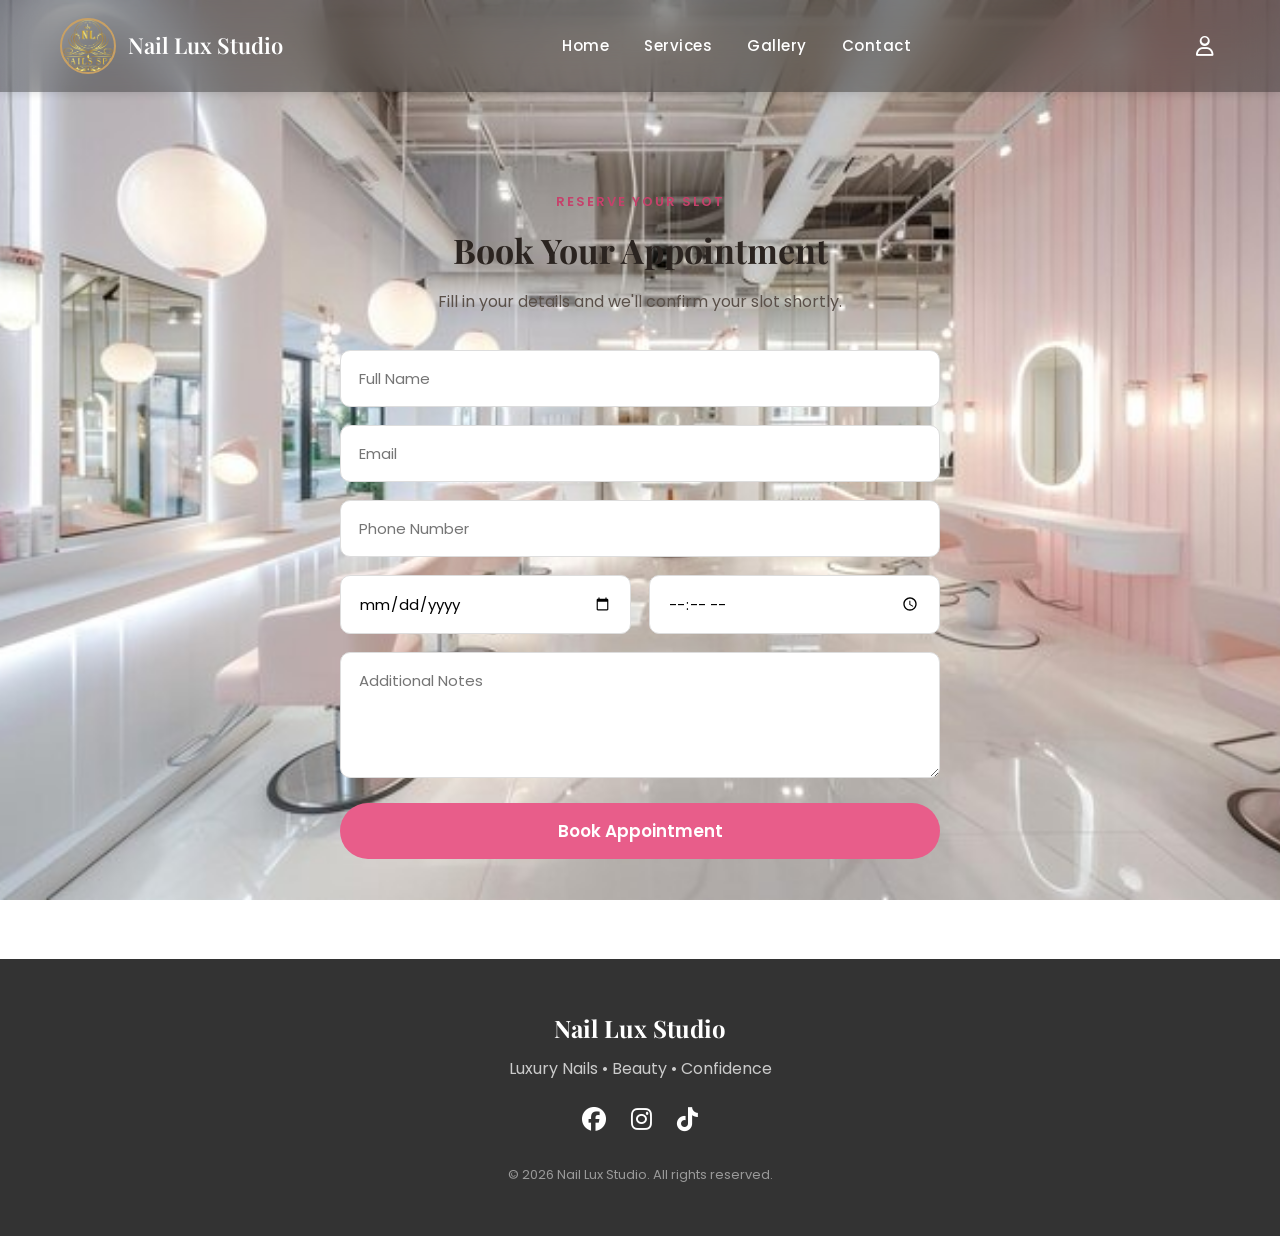
==== booking.html @ e9c4bf23 "Initial version of Nail Lux Studio website" ====
<!DOCTYPE html>
<html lang="en">
<head>
    <meta charset="UTF-8">
    <meta name="viewport" content="width=device-width, initial-scale=1.0">
    <title>Book an Appointment | Nail Lux Studio</title>
    <meta name="description" content="Book your appointment at Nail Lux Studio, a luxury nail salon in Lagos.">
    <link rel="icon" href="images/logo.png" type="image/png">

    <link rel="preconnect" href="https://fonts.googleapis.com">
    <link rel="preconnect" href="https://fonts.gstatic.com" crossorigin>
    <link href="https://fonts.googleapis.com/css2?family=Playfair+Display:ital,wght@0,500;0,600;0,700;1,500&family=Poppins:wght@300;400;500;600;700&display=swap" rel="stylesheet">

    <link rel="stylesheet" href="css/style.css">
    <link rel="stylesheet" href="https://cdnjs.cloudflare.com/ajax/libs/font-awesome/6.5.1/css/all.min.css">
</head>
<body>

<header>
    <div class="logo">
        <img src="images/logo.png" alt="Nail Lux Studio logo">
        <h1>Nail Lux Studio</h1>
    </div>

    <button class="nav-toggle" id="nav-toggle" aria-label="Toggle navigation menu" aria-expanded="false" aria-controls="nav-menu">
        <span></span>
        <span></span>
        <span></span>
    </button>

    <nav>
        <ul id="nav-menu">
            <li><a href="index.html">Home</a></li>
            <li><a href="index.html#services">Services</a></li>
            <li><a href="index.html#gallery">Gallery</a></li>
            <li><a href="index.html#contact">Contact</a></li>
        </ul>
    </nav>

    <div class="icons">
        <div class="account-wrapper">
            <button class="icon-box" id="account-toggle" aria-label="Account" aria-haspopup="true" aria-expanded="false">
                <i class="fa-regular fa-user"></i>
            </button>
            <div class="account-panel" id="account-panel"></div>
        </div>
    </div>
</header>

<!-- Auth modal (Log In / Sign Up) -->
<div class="modal-overlay" id="auth-modal">
    <div class="modal">
        <button class="modal-close" id="auth-modal-close" aria-label="Close">
            <i class="fa-solid fa-xmark"></i>
        </button>

        <div class="modal-tabs">
            <button class="tab-btn active" data-tab="login" type="button">Log In</button>
            <button class="tab-btn" data-tab="signup" type="button">Sign Up</button>
        </div>

        <form id="login-form" class="auth-form" novalidate>
            <label class="visually-hidden" for="login-email">Email</label>
            <input type="email" id="login-email" placeholder="Email" required>

            <label class="visually-hidden" for="login-password">Password</label>
            <input type="password" id="login-password" placeholder="Password" required>

            <p class="form-error" id="login-error" aria-live="polite"></p>
            <button type="submit" class="btn btn-primary btn-block">Log In</button>
        </form>

        <form id="signup-form" class="auth-form hidden" novalidate>
            <label class="visually-hidden" for="signup-name">Full Name</label>
            <input type="text" id="signup-name" placeholder="Full Name" required>

            <label class="visually-hidden" for="signup-email">Email</label>
            <input type="email" id="signup-email" placeholder="Email" required>

            <label class="visually-hidden" for="signup-password">Password</label>
            <input type="password" id="signup-password" placeholder="Password (min. 6 characters)" minlength="6" required>

            <p class="form-error" id="signup-error" aria-live="polite"></p>
            <button type="submit" class="btn btn-primary btn-block">Create Account</button>
        </form>

        <p class="modal-note">Your account is currently saved in this browser only, until Nail Lux Studio connects a real server.</p>
    </div>
</div>

<section class="booking">
    <p class="eyebrow center">Reserve Your Slot</p>
    <h1>Book Your Appointment</h1>
    <p class="booking-subtext">Fill in your details and we'll confirm your slot shortly.</p>

    <form id="booking-form" novalidate>
        <div class="field">
            <label for="fullname" class="visually-hidden">Full Name</label>
            <input type="text" id="fullname" name="fullname" placeholder="Full Name" required>
        </div>

        <div class="field">
            <label for="email" class="visually-hidden">Email</label>
            <input type="email" id="email" name="email" placeholder="Email" required>
        </div>

        <div class="field">
            <label for="phone" class="visually-hidden">Phone Number</label>
            <input type="tel" id="phone" name="phone" placeholder="Phone Number" required>
        </div>

        <div class="field-row">
            <div class="field">
                <label for="date" class="visually-hidden">Preferred Date</label>
                <input type="date" id="date" name="date" required>
            </div>

            <div class="field">
                <label for="time" class="visually-hidden">Preferred Time</label>
                <input type="time" id="time" name="time" required>
            </div>
        </div>

        <div class="field">
            <label for="notes" class="visually-hidden">Additional Notes</label>
            <textarea id="notes" name="notes" rows="4" placeholder="Additional Notes"></textarea>
        </div>

        <button type="submit" class="btn btn-primary btn-block">Book Appointment</button>
    </form>

    <div id="booking-success" class="booking-success" role="status">
        <i class="fa-solid fa-circle-check"></i>
        <p>Thanks! Your appointment request has been received. We'll contact you shortly to confirm.</p>
    </div>
</section>

<footer>
    <h2>Nail Lux Studio</h2>
    <p>Luxury Nails &bull; Beauty &bull; Confidence</p>

    <div class="socials">
        <a href="#" aria-label="Facebook"><i class="fab fa-facebook"></i></a>
        <a href="#" aria-label="Instagram"><i class="fab fa-instagram"></i></a>
        <a href="#" aria-label="TikTok"><i class="fab fa-tiktok"></i></a>
    </div>

    <p class="copyright">&copy; 2026 Nail Lux Studio. All rights reserved.</p>
</footer>

<script src="js/script.js"></script>
</body>
</html>
---- css/style.css ----
/* ==========================================================
   Nail Lux Studio — Stylesheet
   ========================================================== */

:root{
    /* Palette */
    --rose:#E85D8A;
    --rose-dark:#C6416B;
    --gold:#C9A063;
    --charcoal:#2B2420;
    --charcoal-soft:#5A5049;
    --cream:#FFF9F5;
    --panel-bg:rgba(255,255,255,.88);
    --white:#ffffff;

    /* Type */
    --font-display:'Playfair Display', serif;
    --font-body:'Poppins', sans-serif;

    /* Layout */
    --section-padding:100px 60px;
    --radius:16px;
}

html{
    scroll-behavior:smooth;
}

*{
    margin:0;
    padding:0;
    box-sizing:border-box;
}

body{
    font-family:var(--font-body);
    background:url("../images/background.jpg");
    background-size:cover;
    background-position:center;
    background-attachment:fixed;
    background-repeat:no-repeat;
    color:var(--charcoal);
    line-height:1.6;
}

h1, h2, h3, h4{
    font-family:var(--font-display);
    color:var(--charcoal);
}

img{
    display:block;
    max-width:100%;
}

a{
    color:inherit;
}

.visually-hidden{
    position:absolute;
    width:1px;
    height:1px;
    padding:0;
    margin:-1px;
    overflow:hidden;
    clip:rect(0,0,0,0);
    white-space:nowrap;
    border:0;
}

*:focus-visible{
    outline:2px solid var(--gold);
    outline-offset:3px;
}

/* Eyebrow labels */
.eyebrow{
    font-size:13px;
    letter-spacing:2px;
    text-transform:uppercase;
    color:var(--rose-dark);
    font-weight:600;
    margin-bottom:10px;
}

.eyebrow.center{
    text-align:center;
}

/* Section headings get a small signature underline */
.services h2,
.why-us h2,
.testimonials h2,
.gallery h2,
.team h2,
.contact h2,
.faq h2{
    text-align:center;
    font-size:36px;
    margin-bottom:16px;
    position:relative;
    padding-bottom:20px;
}

.services h2::after,
.why-us h2::after,
.testimonials h2::after,
.gallery h2::after,
.team h2::after,
.contact h2::after,
.faq h2::after{
    content:"";
    position:absolute;
    bottom:0;
    left:50%;
    transform:translateX(-50%);
    width:60px;
    height:3px;
    background:linear-gradient(90deg, var(--rose), var(--gold));
    border-radius:2px;
}

/* Buttons */
.btn{
    display:inline-block;
    background:var(--rose);
    color:var(--white);
    border:none;
    padding:15px 40px;
    border-radius:30px;
    font-size:17px;
    font-weight:600;
    font-family:var(--font-body);
    cursor:pointer;
    text-decoration:none;
    transition:.3s;
}

.btn:hover{
    background:var(--rose-dark);
    transform:scale(1.05);
}

.btn-block{
    width:100%;
    text-align:center;
}

/* ==========================================================
   Header
   ========================================================== */

header{
    background:rgba(0,0,0,.35);
    backdrop-filter:blur(20px);
    -webkit-backdrop-filter:blur(20px);
    padding:18px 60px;
    display:flex;
    justify-content:space-between;
    align-items:center;
    box-shadow:0 2px 8px rgba(0,0,0,0.1);
    position:sticky;
    top:0;
    z-index:900;
}

.logo{
    display:flex;
    align-items:center;
    gap:12px;
}

.logo img{
    width:56px;
    height:56px;
    object-fit:cover;
    border-radius:50%;
    border:2px solid var(--gold);
}

.logo h1{
    font-size:22px;
    color:var(--white);
    font-weight:600;
}

nav ul{
    list-style:none;
    display:flex;
    gap:35px;
}

nav a{
    text-decoration:none;
    color:var(--white);
    font-weight:500;
    font-size:15px;
    letter-spacing:.5px;
    transition:.3s;
}

nav a:hover{
    color:var(--rose);
}

/* Hamburger (hidden on desktop) */
.nav-toggle{
    display:none;
    flex-direction:column;
    justify-content:center;
    gap:5px;
    background:none;
    border:none;
    cursor:pointer;
    padding:8px;
    z-index:1100;
}

.nav-toggle span{
    display:block;
    width:26px;
    height:2px;
    background:var(--white);
    transition:.3s;
}

.nav-toggle.active span:nth-child(1){
    transform:translateY(7px) rotate(45deg);
}

.nav-toggle.active span:nth-child(2){
    opacity:0;
}

.nav-toggle.active span:nth-child(3){
    transform:translateY(-7px) rotate(-45deg);
}

/* Header icons */
.icons{
    display:flex;
    gap:18px;
}

.icon-box{
    position:relative;
    font-size:20px;
    cursor:pointer;
    background:none;
    border:none;
    color:var(--white);
    padding:6px;
    transition:.3s;
}

.icon-box:hover{
    color:var(--rose);
}

.icon-box span{
    position:absolute;
    top:-4px;
    right:-4px;
    background:var(--rose);
    color:var(--white);
    width:18px;
    height:18px;
    border-radius:50%;
    display:flex;
    justify-content:center;
    align-items:center;
    font-size:11px;
    font-weight:700;
}

/* ==========================================================
   Hero
   ========================================================== */

.hero{
    height:90vh;
    background:
        linear-gradient(rgba(0,0,0,.5),rgba(0,0,0,.5)),
        url("../images/hero.jpg");
    background-size:cover;
    background-position:center;
    display:flex;
    justify-content:center;
    align-items:center;
    text-align:center;
}

.hero-text{
    max-width:700px;
    padding:20px;
}

.hero .eyebrow{
    color:var(--gold);
}

.hero h2{
    font-size:52px;
    color:var(--white);
    margin-bottom:25px;
    line-height:1.2;
}

.hero p{
    font-size:19px;
    line-height:1.8;
    color:rgba(255,255,255,.9);
    margin-bottom:40px;
}

/* ==========================================================
   Services
   ========================================================== */

.services{
    padding:var(--section-padding);
}

#search{
    width:400px;
    max-width:90%;
    padding:15px 22px;
    margin:0 auto 50px;
    display:block;
    border:2px solid var(--rose);
    border-radius:40px;
    font-size:15px;
    font-family:var(--font-body);
    outline:none;
    background:var(--white);
}

#search:focus{
    box-shadow:0 0 10px rgba(232,93,138,.35);
}

.services-container{
    display:flex;
    justify-content:center;
    gap:30px;
    flex-wrap:wrap;
}

.service-card{
    background:var(--white);
    width:300px;
    border-radius:var(--radius);
    overflow:hidden;
    box-shadow:0 5px 20px rgba(0,0,0,0.1);
    transition:transform .4s, opacity .6s;
    opacity:0;
    transform:translateY(50px);
    text-align:center;
}

.service-card.show{
    opacity:1;
    transform:translateY(0);
}

.service-card:hover{
    transform:translateY(-8px);
}

.service-card.show:hover{
    transform:translateY(-8px);
}

.service-card img{
    width:100%;
    height:230px;
    object-fit:cover;
}

.service-card h3{
    margin:16px 0 8px;
    font-size:19px;
}

.rating{
    font-size:14px;
    margin-bottom:8px;
}

.price{
    color:var(--rose-dark);
    font-size:20px;
    font-weight:700;
    font-family:var(--font-body);
    margin-bottom:10px;
}

.card-buttons{
    display:flex;
    gap:10px;
    padding:0 20px 20px;
}

.card-buttons button{
    flex:1;
    padding:11px 12px;
    border:none;
    border-radius:8px;
    cursor:pointer;
    font-size:13px;
    font-weight:600;
    font-family:var(--font-body);
    transition:.3s;
}

.wishlist-btn{
    background:var(--cream);
    color:var(--charcoal);
    border:1px solid #eee !important;
}

.wishlist-btn:hover{
    background:#f5e2e9;
}

.wishlist-btn.active{
    background:var(--rose);
    color:var(--white);
    border-color:var(--rose) !important;
}

.cart-btn{
    background:var(--rose);
    color:var(--white);
}

.cart-btn:hover{
    background:var(--rose-dark);
}

.cart-btn:disabled{
    background:#999;
    cursor:not-allowed;
}

/* ==========================================================
   Panels (frosted content cards over the fixed background)
   ========================================================== */

.why-us, .team, .contact{
    padding:var(--section-padding);
}

.panel{
    max-width:1100px;
    margin:0 auto;
    background:var(--panel-bg);
    backdrop-filter:blur(14px);
    -webkit-backdrop-filter:blur(14px);
    border-radius:24px;
    padding:60px 40px;
    box-shadow:0 10px 30px rgba(0,0,0,.1);
}

/* Why Choose Us */
.features{
    display:flex;
    justify-content:center;
    gap:30px;
    flex-wrap:wrap;
    margin-top:20px;
}

.feature-box{
    background:var(--white);
    width:300px;
    padding:40px 25px;
    border-radius:var(--radius);
    box-shadow:0 5px 15px rgba(0,0,0,0.08);
    transition:transform .3s, opacity .6s;
    text-align:center;
    opacity:0;
    transform:translateY(40px);
}

.feature-box.show{
    opacity:1;
    transform:translateY(0);
}

.feature-box:hover{
    transform:translateY(-8px);
}

.feature-box.show:hover{
    transform:translateY(-8px);
}

.feature-box i{
    font-size:42px;
    color:var(--rose);
    margin-bottom:20px;
}

.feature-box h3{
    margin-bottom:15px;
    font-size:19px;
}

.feature-box p{
    line-height:1.7;
    color:var(--charcoal-soft);
    font-size:15px;
}

/* Testimonials */
.testimonials{
    padding:var(--section-padding);
    text-align:center;
}

.testimonial-container{
    display:flex;
    justify-content:center;
    gap:30px;
    flex-wrap:wrap;
    margin-top:20px;
}

.testimonial{
    width:320px;
    background:var(--panel-bg);
    backdrop-filter:blur(14px);
    -webkit-backdrop-filter:blur(14px);
    padding:30px 25px;
    border-radius:var(--radius);
    box-shadow:0 5px 15px rgba(0,0,0,.1);
    opacity:0;
    transform:translateY(40px);
    transition:transform .3s, opacity .6s;
}

.testimonial.show{
    opacity:1;
    transform:translateY(0);
}

.testimonial p{
    font-style:italic;
    margin:14px 0;
    color:var(--charcoal-soft);
}

.testimonial h4{
    font-size:16px;
    color:var(--rose-dark);
}

/* Gallery */
.gallery{
    padding:var(--section-padding);
    text-align:center;
}

.gallery-grid{
    display:grid;
    grid-template-columns:repeat(3,1fr);
    gap:20px;
    margin-top:40px;
}

.gallery-grid img{
    width:100%;
    height:260px;
    object-fit:cover;
    border-radius:var(--radius);
    transition:.3s;
    cursor:pointer;
}

.gallery-grid img:hover{
    transform:scale(1.04);
}

/* Team */
.team-container{
    display:flex;
    justify-content:center;
    gap:40px;
    flex-wrap:wrap;
    margin-top:20px;
}

.member{
    text-align:center;
    opacity:0;
    transform:translateY(40px);
    transition:transform .3s, opacity .6s;
}

.member.show{
    opacity:1;
    transform:translateY(0);
}

.member img{
    width:180px;
    height:180px;
    border-radius:50%;
    object-fit:cover;
    border:3px solid var(--gold);
}

.member h3{
    margin-top:18px;
    font-size:18px;
}

.member p{
    color:var(--charcoal-soft);
    font-size:14px;
}

/* Contact */
.contact{
    text-align:center;
}

.contact-list{
    margin:20px 0 30px;
}

.contact-list p{
    margin:10px 0;
    font-size:16px;
}

.contact-list i{
    color:var(--rose);
    width:20px;
}

/* FAQ */
.faq{
    padding:var(--section-padding);
    max-width:850px;
    margin:0 auto;
}

details{
    margin:16px 0;
    padding:20px 24px;
    background:var(--panel-bg);
    backdrop-filter:blur(14px);
    -webkit-backdrop-filter:blur(14px);
    border-radius:12px;
}

details summary{
    cursor:pointer;
    font-weight:600;
}

details p{
    margin-top:12px;
    color:var(--charcoal-soft);
}

/* ==========================================================
   Cart sidebar
   ========================================================== */

.cart-overlay{
    position:fixed;
    inset:0;
    background:rgba(0,0,0,.4);
    opacity:0;
    pointer-events:none;
    transition:opacity .4s;
    z-index:999;
}

.cart-overlay.active{
    opacity:1;
    pointer-events:auto;
}

.cart-sidebar{
    position:fixed;
    top:0;
    right:-400px;
    width:360px;
    max-width:90vw;
    height:100vh;
    background:var(--white);
    padding:30px;
    box-shadow:-5px 0 25px rgba(0,0,0,0.2);
    transition:.4s;
    overflow-y:auto;
    z-index:1000;
    display:flex;
    flex-direction:column;
}

.cart-sidebar.active{
    right:0;
}

.cart-header{
    display:flex;
    justify-content:space-between;
    align-items:center;
    margin-bottom:25px;
}

.close-cart{
    font-size:22px;
    cursor:pointer;
    background:none;
    border:none;
    color:var(--charcoal);
    transition:.3s;
}

.close-cart:hover{
    color:var(--rose);
}

#cart-items{
    margin-bottom:20px;
    flex:1;
}

.cart-empty{
    color:var(--charcoal-soft);
}

.cart-item{
    display:flex;
    justify-content:space-between;
    align-items:flex-start;
    gap:10px;
    padding-bottom:16px;
    margin-bottom:16px;
    border-bottom:1px solid #eee;
}

.cart-item-info p{
    font-weight:600;
    margin-bottom:4px;
    font-size:15px;
}

.cart-item-info strong{
    color:var(--rose-dark);
    font-size:14px;
}

.remove-item{
    background:none;
    border:none;
    color:#bbb;
    cursor:pointer;
    font-size:15px;
    transition:.3s;
    flex-shrink:0;
}

.remove-item:hover{
    color:var(--rose-dark);
}

.cart-total-line{
    margin-bottom:16px;
    font-size:18px;
}

.checkout-btn{
    width:100%;
    padding:15px;
    border:none;
    background:var(--rose);
    color:var(--white);
    font-size:16px;
    font-weight:600;
    font-family:var(--font-body);
    border-radius:8px;
    cursor:pointer;
    transition:.3s;
}

.checkout-btn:hover{
    background:var(--rose-dark);
}

/* ==========================================================
   Booking page
   ========================================================== */

.booking{
    padding:100px 20px;
    max-width:640px;
    margin:auto;
    text-align:center;
}

.booking h1{
    font-size:34px;
    margin-bottom:12px;
}

.booking-subtext{
    color:var(--charcoal-soft);
    margin-bottom:35px;
}

.booking form{
    display:flex;
    flex-direction:column;
    gap:18px;
    text-align:left;
}

.field-row{
    display:flex;
    gap:18px;
}

.field-row .field{
    flex:1;
}

.booking input,
.booking textarea{
    width:100%;
    padding:16px 18px;
    font-size:15px;
    font-family:var(--font-body);
    border-radius:10px;
    border:1px solid #ddd;
    background:var(--white);
}

.booking input:focus,
.booking textarea:focus{
    outline:none;
    border-color:var(--rose);
    box-shadow:0 0 8px rgba(232,93,138,.25);
}

.booking-success{
    display:none;
    margin-top:25px;
    padding:20px;
    border-radius:12px;
    background:#eafaf0;
    color:#1c7a43;
    align-items:center;
    gap:12px;
    text-align:left;
}

.booking-success.show{
    display:flex;
}

.booking-success i{
    font-size:22px;
}

/* ==========================================================
   Hero video
   ========================================================== */

.hero{
    position:relative;
    overflow:hidden;
}

.hero-video{
    position:absolute;
    inset:0;
    width:100%;
    height:100%;
    object-fit:cover;
    z-index:0;
}

.hero-overlay{
    position:absolute;
    inset:0;
    background:linear-gradient(rgba(0,0,0,.5),rgba(0,0,0,.5));
    z-index:1;
}

.hero-text{
    position:relative;
    z-index:2;
}

/* ==========================================================
   Account dropdown + auth modal
   ========================================================== */

.account-wrapper{
    position:relative;
}

.account-panel{
    position:absolute;
    top:calc(100% + 12px);
    right:0;
    min-width:200px;
    background:var(--white);
    border-radius:12px;
    box-shadow:0 10px 30px rgba(0,0,0,.15);
    padding:16px;
    display:flex;
    flex-direction:column;
    gap:10px;
    opacity:0;
    transform:translateY(-8px);
    pointer-events:none;
    transition:.25s;
    z-index:950;
}

.account-panel.open{
    opacity:1;
    transform:translateY(0);
    pointer-events:auto;
}

.account-greeting{
    font-size:14px;
    color:var(--charcoal);
}

.btn-text{
    background:none;
    border:none;
    color:var(--rose-dark);
    font-family:var(--font-body);
    font-weight:600;
    font-size:14px;
    text-align:left;
    cursor:pointer;
    padding:8px 4px;
    border-radius:6px;
    transition:.2s;
}

.btn-text:hover{
    background:var(--cream);
}

.modal-overlay{
    position:fixed;
    inset:0;
    background:rgba(0,0,0,.5);
    display:flex;
    justify-content:center;
    align-items:center;
    opacity:0;
    pointer-events:none;
    transition:opacity .3s;
    z-index:1200;
    padding:20px;
}

.modal-overlay.active{
    opacity:1;
    pointer-events:auto;
}

.modal{
    background:var(--white);
    border-radius:20px;
    padding:40px;
    width:100%;
    max-width:420px;
    position:relative;
    box-shadow:0 20px 50px rgba(0,0,0,.25);
}

.modal-close{
    position:absolute;
    top:18px;
    right:18px;
    background:none;
    border:none;
    font-size:18px;
    cursor:pointer;
    color:var(--charcoal-soft);
}

.modal-close:hover{
    color:var(--rose-dark);
}

.modal-tabs{
    display:flex;
    gap:10px;
    margin-bottom:24px;
    border-bottom:1px solid #eee;
}

.tab-btn{
    background:none;
    border:none;
    padding:10px 4px 14px;
    font-family:var(--font-body);
    font-weight:600;
    font-size:15px;
    color:var(--charcoal-soft);
    cursor:pointer;
    border-bottom:2px solid transparent;
    margin-bottom:-1px;
}

.tab-btn.active{
    color:var(--rose-dark);
    border-bottom-color:var(--rose);
}

.auth-form{
    display:flex;
    flex-direction:column;
    gap:14px;
}

.auth-form.hidden{
    display:none;
}

.auth-form input{
    padding:14px 16px;
    border:1px solid #ddd;
    border-radius:10px;
    font-family:var(--font-body);
    font-size:14px;
}

.auth-form input:focus{
    outline:none;
    border-color:var(--rose);
    box-shadow:0 0 8px rgba(232,93,138,.25);
}

.form-error{
    color:#c62828;
    font-size:13px;
    min-height:16px;
}

.modal-note{
    margin-top:18px;
    font-size:12px;
    color:var(--charcoal-soft);
    line-height:1.5;
}

/* ==========================================================
   Cart: quantity stepper + promo + summary
   ========================================================== */

.cart-item{
    align-items:center;
    flex-wrap:wrap;
}

.qty-stepper{
    display:flex;
    align-items:center;
    gap:10px;
}

.qty-btn{
    width:26px;
    height:26px;
    border-radius:50%;
    border:1px solid #ddd;
    background:var(--white);
    color:var(--charcoal);
    font-size:15px;
    line-height:1;
    cursor:pointer;
    transition:.2s;
}

.qty-btn:hover{
    background:var(--cream);
    border-color:var(--rose);
}

.in-cart-note{
    text-align:center;
    font-size:12px;
    color:var(--rose-dark);
    font-weight:600;
    padding-bottom:14px;
    min-height:14px;
}

.promo-row{
    display:flex;
    gap:10px;
    margin-bottom:8px;
}

.promo-row input{
    flex:1;
    padding:12px 14px;
    border:1px solid #ddd;
    border-radius:8px;
    font-family:var(--font-body);
    font-size:14px;
}

.promo-row input:focus{
    outline:none;
    border-color:var(--rose);
}

.btn-promo{
    padding:12px 18px;
    border:none;
    border-radius:8px;
    background:var(--charcoal);
    color:var(--white);
    font-weight:600;
    font-size:13px;
    cursor:pointer;
    transition:.2s;
}

.btn-promo:hover{
    background:var(--rose-dark);
}

.promo-message{
    font-size:13px;
    min-height:16px;
    margin-bottom:16px;
}

.promo-message.success{
    color:#1c7a43;
}

.promo-message.error{
    color:#c62828;
}

.cart-summary{
    border-top:1px solid #eee;
    padding-top:14px;
    margin-bottom:20px;
}

.summary-row{
    display:flex;
    justify-content:space-between;
    font-size:14px;
    color:var(--charcoal-soft);
    margin-bottom:8px;
}

.summary-row.total-row{
    font-size:18px;
    font-weight:700;
    color:var(--charcoal);
    margin-bottom:0;
}

.discount-row{
    color:#1c7a43;
}

/* Wishlist item actions */
.wishlist-actions{
    display:flex;
    gap:8px;
}

.move-to-cart{
    background:none;
    border:1px solid var(--rose);
    color:var(--rose-dark);
    width:32px;
    height:32px;
    border-radius:50%;
    cursor:pointer;
    transition:.2s;
}

.move-to-cart:hover{
    background:var(--rose);
    color:var(--white);
}

/* ==========================================================
   Footer
   ========================================================== */

footer{
    background:rgba(0,0,0,.8);
    color:var(--white);
    text-align:center;
    padding:50px 20px;
}

footer h2{
    color:var(--white);
    font-size:24px;
    margin-bottom:8px;
}

footer p{
    color:rgba(255,255,255,.75);
}

.socials{
    margin-top:20px;
    display:flex;
    justify-content:center;
    gap:25px;
    font-size:24px;
}

.socials a{
    color:var(--white);
    transition:.3s;
}

.socials a:hover{
    color:var(--rose);
}

.copyright{
    margin-top:25px;
    font-size:13px;
    color:rgba(255,255,255,.5);
}

/* ==========================================================
   Responsive
   ========================================================== */

@media (max-width:900px){
    :root{
        --section-padding:70px 30px;
    }

    .hero h2{
        font-size:40px;
    }

    header{
        padding:16px 24px;
    }
}

@media (max-width:768px){
    #nav-menu{
        position:fixed;
        top:0;
        right:-100%;
        width:75%;
        max-width:320px;
        height:100vh;
        background:rgba(20,15,18,.97);
        backdrop-filter:blur(20px);
        -webkit-backdrop-filter:blur(20px);
        transition:right .4s;
        z-index:1000;
        flex-direction:column;
        justify-content:center;
        gap:30px;
        padding:40px;
    }

    #nav-menu.active{
        right:0;
        display:flex;
    }

    .nav-toggle{
        display:flex;
    }

    .panel{
        padding:40px 24px;
        border-radius:16px;
    }

    .gallery-grid{
        grid-template-columns:repeat(2,1fr);
    }

    .field-row{
        flex-direction:column;
        gap:18px;
    }
}

@media (max-width:480px){
    .hero h2{
        font-size:32px;
    }

    .hero p{
        font-size:16px;
    }

    .logo h1{
        font-size:18px;
    }

    .gallery-grid{
        grid-template-columns:1fr;
    }

    .service-card, .feature-box, .testimonial{
        width:100%;
        max-width:340px;
    }

    .cart-sidebar{
        width:100%;
        max-width:100vw;
    }
}

@media (prefers-reduced-motion: reduce){
    *{
        transition:none !important;
        animation:none !important;
    }
}
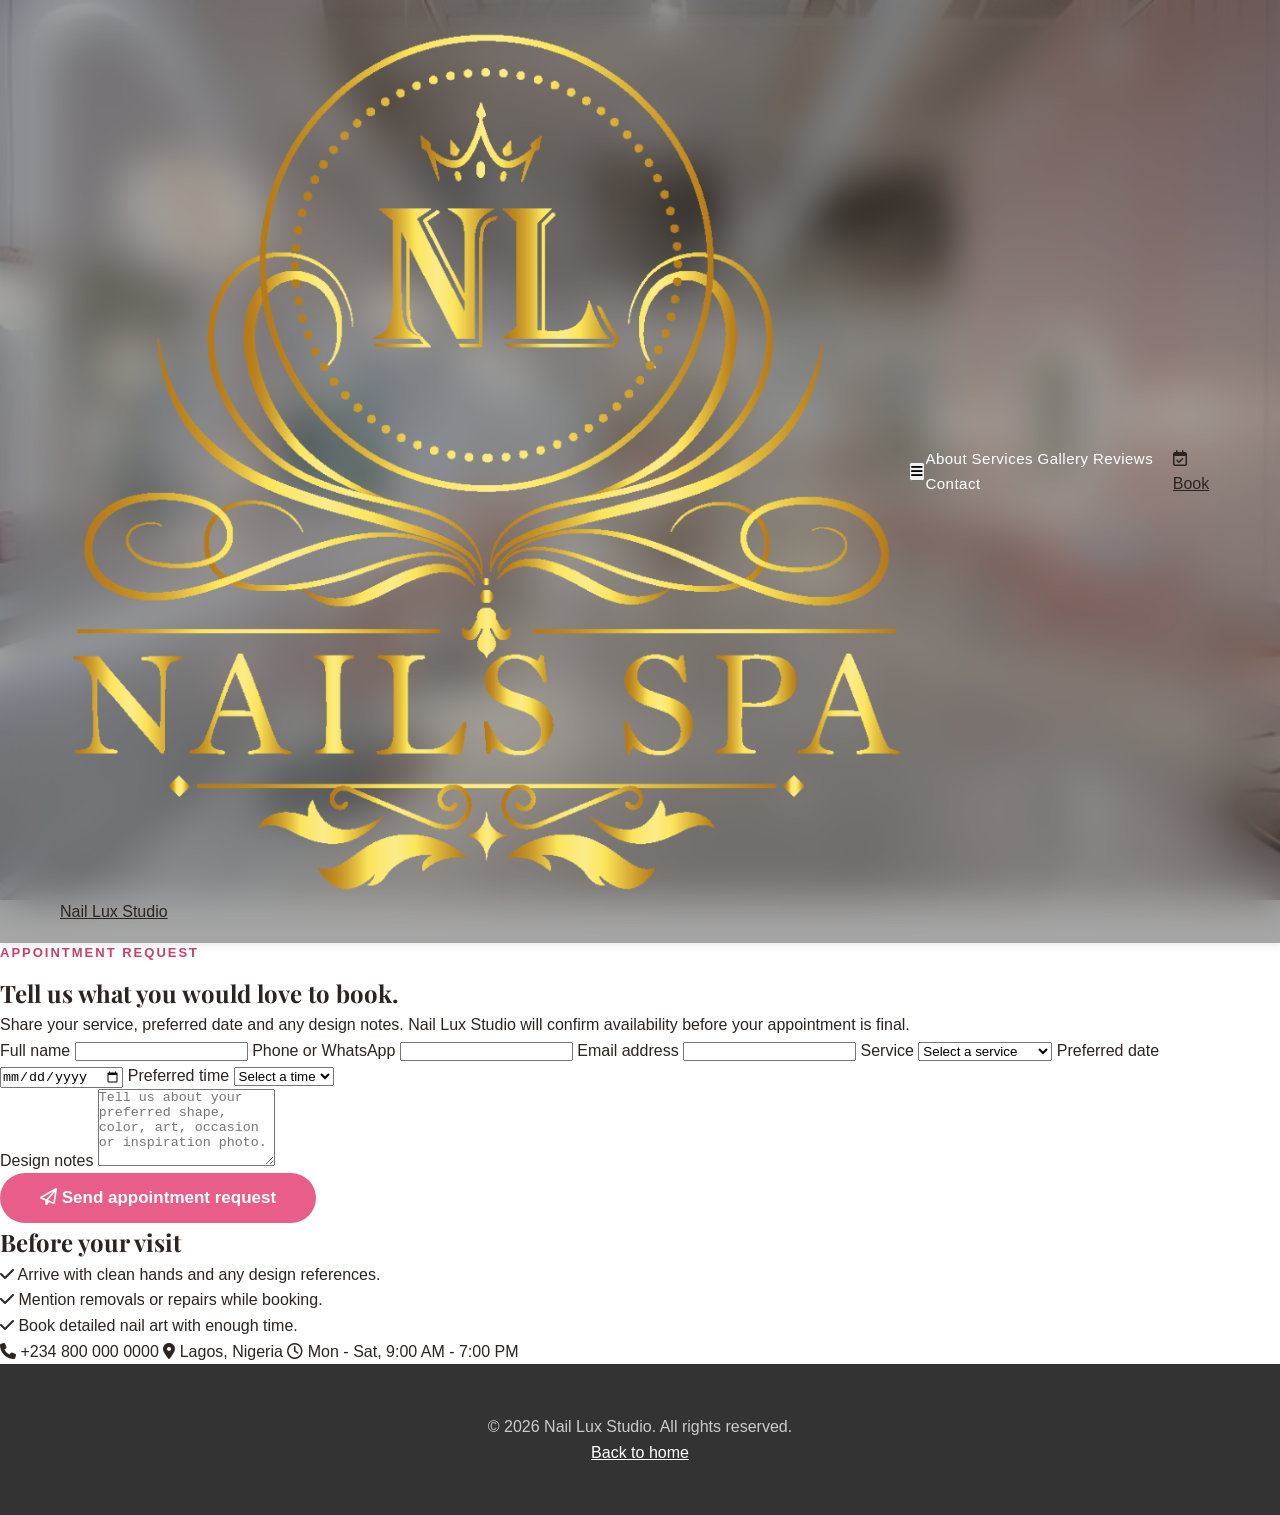
==== commit ed2ea507: "Refactor booking.html layout and update styles" ====
--- a/booking.html
+++ b/booking.html
@@ -9,145 +9,134 @@
 
     <link rel="preconnect" href="https://fonts.googleapis.com">
     <link rel="preconnect" href="https://fonts.gstatic.com" crossorigin>
-    <link href="https://fonts.googleapis.com/css2?family=Playfair+Display:ital,wght@0,500;0,600;0,700;1,500&family=Poppins:wght@300;400;500;600;700&display=swap" rel="stylesheet">
+    <link href="https://fonts.googleapis.com/css2?family=Playfair+Display:wght@600;700&family=Plus+Jakarta+Sans:wght@400;500;600;700&display=swap" rel="stylesheet">
 
     <link rel="stylesheet" href="css/style.css">
     <link rel="stylesheet" href="https://cdnjs.cloudflare.com/ajax/libs/font-awesome/6.5.1/css/all.min.css">
 </head>
-<body>
+<body class="booking-page">
+    <header class="site-header" id="site-header">
+        <a class="brand" href="index.html" aria-label="Nail Lux Studio home">
+            <img src="images/logo.png" alt="Nail Lux Studio logo">
+            <span>Nail Lux Studio</span>
+        </a>
 
-<header>
-    <div class="logo">
-        <img src="images/logo.png" alt="Nail Lux Studio logo">
-        <h1>Nail Lux Studio</h1>
-    </div>
-
-    <button class="nav-toggle" id="nav-toggle" aria-label="Toggle navigation menu" aria-expanded="false" aria-controls="nav-menu">
-        <span></span>
-        <span></span>
-        <span></span>
-    </button>
-
-    <nav>
-        <ul id="nav-menu">
-            <li><a href="index.html">Home</a></li>
-            <li><a href="index.html#services">Services</a></li>
-            <li><a href="index.html#gallery">Gallery</a></li>
-            <li><a href="index.html#contact">Contact</a></li>
-        </ul>
-    </nav>
-
-    <div class="icons">
-        <div class="account-wrapper">
-            <button class="icon-box" id="account-toggle" aria-label="Account" aria-haspopup="true" aria-expanded="false">
-                <i class="fa-regular fa-user"></i>
-            </button>
-            <div class="account-panel" id="account-panel"></div>
-        </div>
-    </div>
-</header>
-
-<!-- Auth modal (Log In / Sign Up) -->
-<div class="modal-overlay" id="auth-modal">
-    <div class="modal">
-        <button class="modal-close" id="auth-modal-close" aria-label="Close">
-            <i class="fa-solid fa-xmark"></i>
+        <button class="menu-toggle" id="menu-toggle" type="button" aria-label="Open menu" aria-expanded="false" aria-controls="site-nav">
+            <i class="fa-solid fa-bars"></i>
         </button>
 
-        <div class="modal-tabs">
-            <button class="tab-btn active" data-tab="login" type="button">Log In</button>
-            <button class="tab-btn" data-tab="signup" type="button">Sign Up</button>
-        </div>
+        <nav class="site-nav" id="site-nav" aria-label="Primary navigation">
+            <a href="index.html#about">About</a>
+            <a href="index.html#services">Services</a>
+            <a href="index.html#gallery">Gallery</a>
+            <a href="index.html#reviews">Reviews</a>
+            <a href="index.html#contact">Contact</a>
+        </nav>
 
-        <form id="login-form" class="auth-form" novalidate>
-            <label class="visually-hidden" for="login-email">Email</label>
-            <input type="email" id="login-email" placeholder="Email" required>
+        <a class="header-cta" href="booking.html">
+            <i class="fa-regular fa-calendar-check"></i>
+            Book
+        </a>
+    </header>
 
-            <label class="visually-hidden" for="login-password">Password</label>
-            <input type="password" id="login-password" placeholder="Password" required>
+    <main>
+        <section class="booking-hero">
+            <div>
+                <p class="eyebrow">Appointment Request</p>
+                <h1>Tell us what you would love to book.</h1>
+                <p>Share your service, preferred date and any design notes. Nail Lux Studio will confirm availability before your appointment is final.</p>
+            </div>
+        </section>
 
-            <p class="form-error" id="login-error" aria-live="polite"></p>
-            <button type="submit" class="btn btn-primary btn-block">Log In</button>
-        </form>
+        <section class="booking-section">
+            <form class="booking-form" id="booking-form" novalidate>
+                <div class="form-grid">
+                    <label>
+                        Full name
+                        <input type="text" id="full-name" name="fullName" autocomplete="name" required>
+                    </label>
 
-        <form id="signup-form" class="auth-form hidden" novalidate>
-            <label class="visually-hidden" for="signup-name">Full Name</label>
-            <input type="text" id="signup-name" placeholder="Full Name" required>
+                    <label>
+                        Phone or WhatsApp
+                        <input type="tel" id="phone" name="phone" autocomplete="tel" required>
+                    </label>
 
-            <label class="visually-hidden" for="signup-email">Email</label>
-            <input type="email" id="signup-email" placeholder="Email" required>
+                    <label>
+                        Email address
+                        <input type="email" id="email" name="email" autocomplete="email" required>
+                    </label>
 
-            <label class="visually-hidden" for="signup-password">Password</label>
-            <input type="password" id="signup-password" placeholder="Password (min. 6 characters)" minlength="6" required>
+                    <label>
+                        Service
+                        <select id="service" name="service" required>
+                            <option value="">Select a service</option>
+                            <option>Manicure</option>
+                            <option>Pedicure</option>
+                            <option>Gel Manicure</option>
+                            <option>Acrylic Full Set</option>
+                            <option>BIAB Overlay</option>
+                            <option>Nail Art and Extras</option>
+                            <option>Removal or Repair</option>
+                        </select>
+                    </label>
 
-            <p class="form-error" id="signup-error" aria-live="polite"></p>
-            <button type="submit" class="btn btn-primary btn-block">Create Account</button>
-        </form>
+                    <label>
+                        Preferred date
+                        <input type="date" id="date" name="date" required>
+                    </label>
 
-        <p class="modal-note">Your account is currently saved in this browser only, until Nail Lux Studio connects a real server.</p>
-    </div>
-</div>
+                    <label>
+                        Preferred time
+                        <select id="time" name="time" required>
+                            <option value="">Select a time</option>
+                            <option>9:00 AM</option>
+                            <option>10:00 AM</option>
+                            <option>11:00 AM</option>
+                            <option>12:00 PM</option>
+                            <option>1:00 PM</option>
+                            <option>2:00 PM</option>
+                            <option>3:00 PM</option>
+                            <option>4:00 PM</option>
+                            <option>5:00 PM</option>
+                        </select>
+                    </label>
+                </div>
 
-<section class="booking">
-    <p class="eyebrow center">Reserve Your Slot</p>
-    <h1>Book Your Appointment</h1>
-    <p class="booking-subtext">Fill in your details and we'll confirm your slot shortly.</p>
+                <label>
+                    Design notes
+                    <textarea id="notes" name="notes" rows="5" placeholder="Tell us about your preferred shape, color, art, occasion or inspiration photo."></textarea>
+                </label>
 
-    <form id="booking-form" novalidate>
-        <div class="field">
-            <label for="fullname" class="visually-hidden">Full Name</label>
-            <input type="text" id="fullname" name="fullname" placeholder="Full Name" required>
-        </div>
+                <p class="form-message" id="booking-message" aria-live="polite"></p>
 
-        <div class="field">
-            <label for="email" class="visually-hidden">Email</label>
-            <input type="email" id="email" name="email" placeholder="Email" required>
-        </div>
+                <button class="btn btn-primary" type="submit">
+                    <i class="fa-regular fa-paper-plane"></i>
+                    Send appointment request
+                </button>
+            </form>
 
-        <div class="field">
-            <label for="phone" class="visually-hidden">Phone Number</label>
-            <input type="tel" id="phone" name="phone" placeholder="Phone Number" required>
-        </div>
+            <aside class="booking-aside">
+                <h2>Before your visit</h2>
+                <ul>
+                    <li><i class="fa-solid fa-check"></i> Arrive with clean hands and any design references.</li>
+                    <li><i class="fa-solid fa-check"></i> Mention removals or repairs while booking.</li>
+                    <li><i class="fa-solid fa-check"></i> Book detailed nail art with enough time.</li>
+                </ul>
 
-        <div class="field-row">
-            <div class="field">
-                <label for="date" class="visually-hidden">Preferred Date</label>
-                <input type="date" id="date" name="date" required>
-            </div>
+                <div class="aside-contact">
+                    <span><i class="fa-solid fa-phone"></i> +234 800 000 0000</span>
+                    <span><i class="fa-solid fa-location-dot"></i> Lagos, Nigeria</span>
+                    <span><i class="fa-regular fa-clock"></i> Mon - Sat, 9:00 AM - 7:00 PM</span>
+                </div>
+            </aside>
+        </section>
+    </main>
 
-            <div class="field">
-                <label for="time" class="visually-hidden">Preferred Time</label>
-                <input type="time" id="time" name="time" required>
-            </div>
-        </div>
+    <footer class="site-footer compact-footer">
+        <p>&copy; 2026 Nail Lux Studio. All rights reserved.</p>
+        <a href="index.html">Back to home</a>
+    </footer>
 
-        <div class="field">
-            <label for="notes" class="visually-hidden">Additional Notes</label>
-            <textarea id="notes" name="notes" rows="4" placeholder="Additional Notes"></textarea>
-        </div>
-
-        <button type="submit" class="btn btn-primary btn-block">Book Appointment</button>
-    </form>
-
-    <div id="booking-success" class="booking-success" role="status">
-        <i class="fa-solid fa-circle-check"></i>
-        <p>Thanks! Your appointment request has been received. We'll contact you shortly to confirm.</p>
-    </div>
-</section>
-
-<footer>
-    <h2>Nail Lux Studio</h2>
-    <p>Luxury Nails &bull; Beauty &bull; Confidence</p>
-
-    <div class="socials">
-        <a href="#" aria-label="Facebook"><i class="fab fa-facebook"></i></a>
-        <a href="#" aria-label="Instagram"><i class="fab fa-instagram"></i></a>
-        <a href="#" aria-label="TikTok"><i class="fab fa-tiktok"></i></a>
-    </div>
-
-    <p class="copyright">&copy; 2026 Nail Lux Studio. All rights reserved.</p>
-</footer>
-
-<script src="js/script.js"></script>
+    <script src="js/script.js"></script>
 </body>
-</html>+</html>
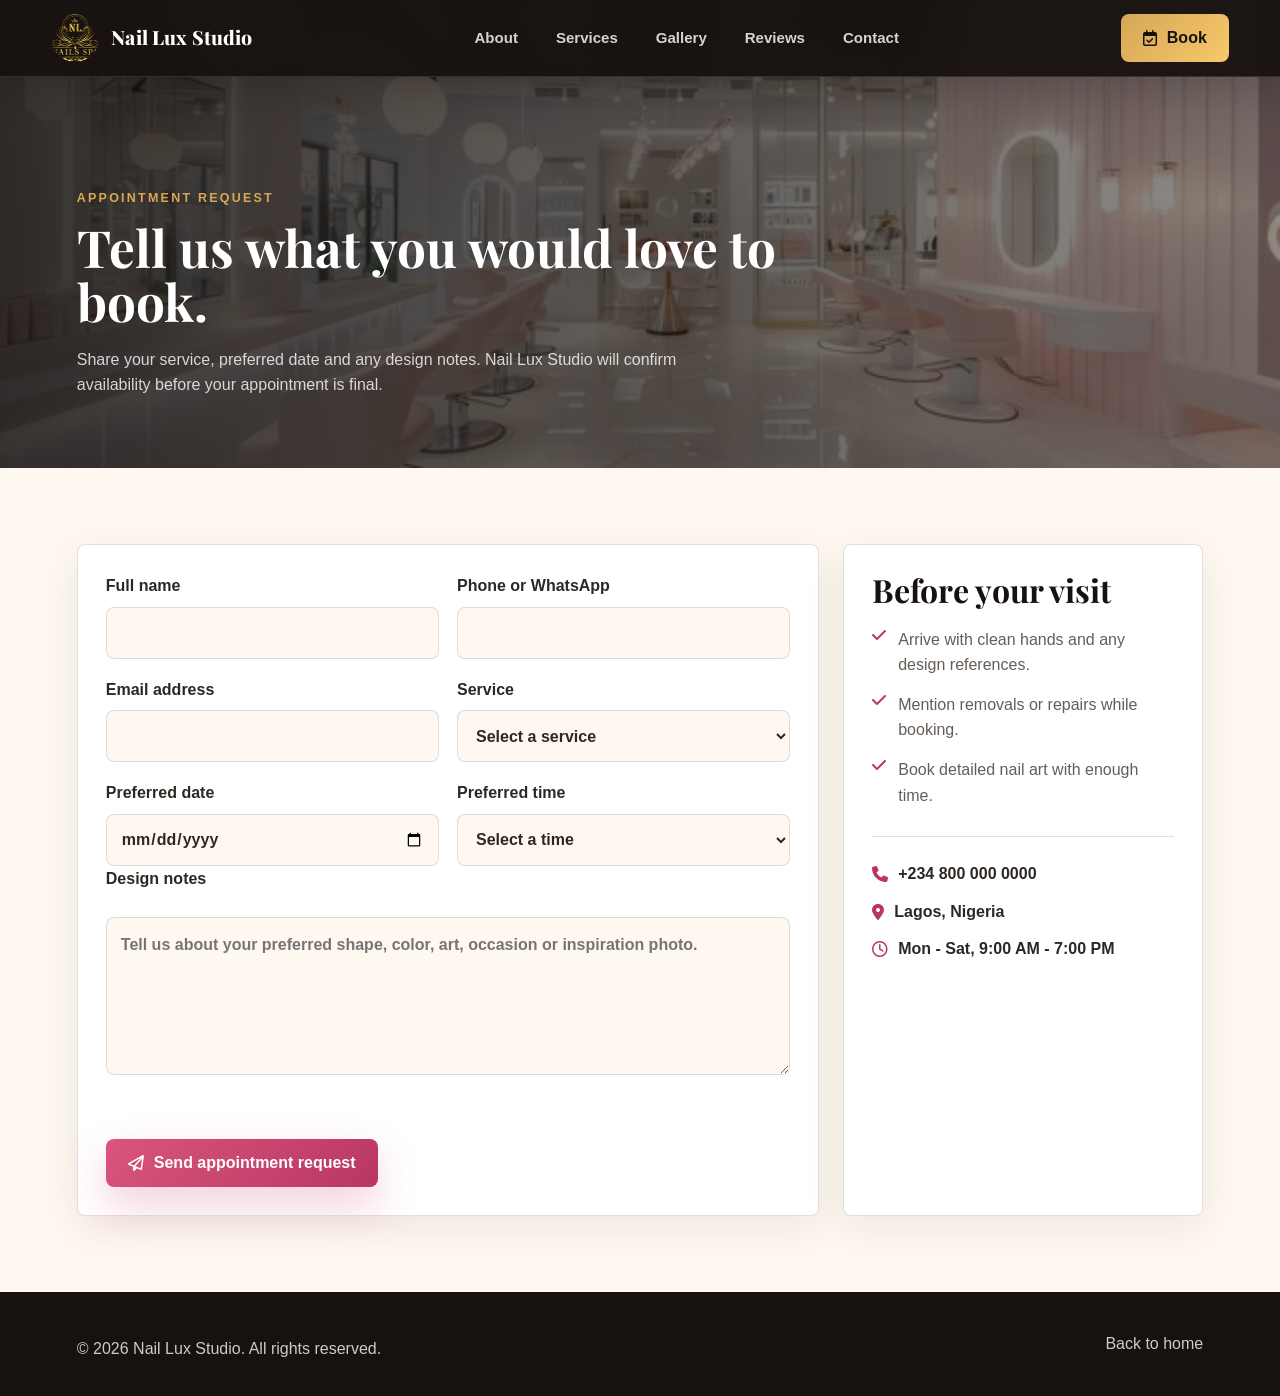
==== commit 5bc6e589: "Enhance booking form with Netlify attributes Updated booking form to include Netlify integration and" ====
--- a/booking.html
+++ b/booking.html
@@ -49,7 +49,11 @@
         </section>
 
         <section class="booking-section">
-            <form class="booking-form" id="booking-form" novalidate>
+           <form class="booking-form" id="booking-form" name="booking" method="POST" data-netlify="true" netlify-honeypot="bot-field" novalidate>
+    <input type="hidden" name="form-name" value="booking">
+    <p style="display:none">
+        <label>Do not fill this out: <input name="bot-field"></label>
+    </p>
                 <div class="form-grid">
                     <label>
                         Full name
--- a/css/style.css
+++ b/css/style.css
@@ -1,51 +1,43 @@
-/* ==========================================================
-   Nail Lux Studio — Stylesheet
-   ========================================================== */
-
 :root{
-    /* Palette */
-    --rose:#E85D8A;
-    --rose-dark:#C6416B;
-    --gold:#C9A063;
-    --charcoal:#2B2420;
-    --charcoal-soft:#5A5049;
-    --cream:#FFF9F5;
-    --panel-bg:rgba(255,255,255,.88);
+    --ink:#17120f;
+    --charcoal:#2e2824;
+    --soft-ink:#665d56;
+    --rose:#d9557c;
+    --rose-dark:#b83762;
+    --gold:#d6a756;
+    --sage:#7c8a72;
+    --ivory:#fff8f1;
+    --cream:#f6eadf;
     --white:#ffffff;
-
-    /* Type */
-    --font-display:'Playfair Display', serif;
-    --font-body:'Poppins', sans-serif;
-
-    /* Layout */
-    --section-padding:100px 60px;
-    --radius:16px;
+    --line:rgba(46,40,36,.14);
+    --shadow:0 24px 70px rgba(23,18,15,.15);
+    --display:'Playfair Display', serif;
+    --body:'Plus Jakarta Sans', sans-serif;
+    --radius:8px;
+}
+
+*{
+    box-sizing:border-box;
+    margin:0;
+    padding:0;
 }
 
 html{
     scroll-behavior:smooth;
 }
 
-*{
-    margin:0;
-    padding:0;
-    box-sizing:border-box;
-}
-
+html,
 body{
-    font-family:var(--font-body);
-    background:url("../images/background.jpg");
-    background-size:cover;
-    background-position:center;
-    background-attachment:fixed;
-    background-repeat:no-repeat;
+    max-width:100%;
+    overflow-x:hidden;
+}
+
+body{
+    min-height:100vh;
+    font-family:var(--body);
     color:var(--charcoal);
+    background:var(--ivory);
     line-height:1.6;
-}
-
-h1, h2, h3, h4{
-    font-family:var(--font-display);
-    color:var(--charcoal);
 }
 
 img{
@@ -55,826 +47,157 @@
 
 a{
     color:inherit;
-}
-
-.visually-hidden{
-    position:absolute;
-    width:1px;
-    height:1px;
-    padding:0;
-    margin:-1px;
-    overflow:hidden;
-    clip:rect(0,0,0,0);
+    text-decoration:none;
+}
+
+button,
+input,
+select,
+textarea{
+    font:inherit;
+}
+
+.site-header{
+    position:fixed;
+    top:0;
+    left:0;
+    z-index:50;
+    width:100%;
+    min-height:76px;
+    display:grid;
+    grid-template-columns:auto 1fr auto;
+    align-items:center;
+    gap:24px;
+    padding:14px clamp(18px, 4vw, 64px);
+    color:var(--white);
+    background:rgba(23,18,15,.72);
+    backdrop-filter:blur(18px);
+    border-bottom:1px solid rgba(255,255,255,.12);
+    transition:background .25s ease, box-shadow .25s ease;
+}
+
+.site-header.scrolled,
+.booking-page .site-header{
+    background:rgba(23,18,15,.94);
+    box-shadow:0 16px 40px rgba(0,0,0,.16);
+}
+
+.brand{
+    display:inline-flex;
+    align-items:center;
+    gap:12px;
+    min-width:0;
+    font-weight:800;
+    letter-spacing:.01em;
     white-space:nowrap;
-    border:0;
-}
-
-*:focus-visible{
-    outline:2px solid var(--gold);
-    outline-offset:3px;
-}
-
-/* Eyebrow labels */
-.eyebrow{
-    font-size:13px;
-    letter-spacing:2px;
-    text-transform:uppercase;
-    color:var(--rose-dark);
-    font-weight:600;
-    margin-bottom:10px;
-}
-
-.eyebrow.center{
-    text-align:center;
-}
-
-/* Section headings get a small signature underline */
-.services h2,
-.why-us h2,
-.testimonials h2,
-.gallery h2,
-.team h2,
-.contact h2,
-.faq h2{
-    text-align:center;
-    font-size:36px;
-    margin-bottom:16px;
+}
+
+.brand img{
+    width:48px;
+    height:48px;
+    border-radius:50%;
+    object-fit:cover;
+}
+
+.brand span{
+    font-family:var(--display);
+    font-size:1.22rem;
+    line-height:1.1;
+}
+
+.site-nav{
+    display:flex;
+    justify-content:center;
+    align-items:center;
+    gap:clamp(18px, 3vw, 38px);
+    color:rgba(255,255,255,.82);
+    font-size:.94rem;
+    font-weight:700;
+}
+
+.site-nav a{
     position:relative;
-    padding-bottom:20px;
-}
-
-.services h2::after,
-.why-us h2::after,
-.testimonials h2::after,
-.gallery h2::after,
-.team h2::after,
-.contact h2::after,
-.faq h2::after{
+    padding:8px 0;
+}
+
+.site-nav a::after{
     content:"";
     position:absolute;
-    bottom:0;
-    left:50%;
-    transform:translateX(-50%);
-    width:60px;
-    height:3px;
-    background:linear-gradient(90deg, var(--rose), var(--gold));
-    border-radius:2px;
-}
-
-/* Buttons */
+    left:0;
+    bottom:2px;
+    width:100%;
+    height:2px;
+    background:var(--gold);
+    transform:scaleX(0);
+    transform-origin:right;
+    transition:transform .25s ease;
+}
+
+.site-nav a:hover::after,
+.site-nav a:focus-visible::after{
+    transform:scaleX(1);
+    transform-origin:left;
+}
+
+.header-cta,
 .btn{
-    display:inline-block;
-    background:var(--rose);
-    color:var(--white);
-    border:none;
-    padding:15px 40px;
-    border-radius:30px;
-    font-size:17px;
-    font-weight:600;
-    font-family:var(--font-body);
+    display:inline-flex;
+    align-items:center;
+    justify-content:center;
+    gap:10px;
+    min-height:48px;
+    padding:0 22px;
+    border:0;
+    border-radius:var(--radius);
     cursor:pointer;
-    text-decoration:none;
-    transition:.3s;
-}
-
-.btn:hover{
-    background:var(--rose-dark);
-    transform:scale(1.05);
-}
-
-.btn-block{
-    width:100%;
-    text-align:center;
-}
-
-/* ==========================================================
-   Header
-   ========================================================== */
-
-header{
-    background:rgba(0,0,0,.35);
-    backdrop-filter:blur(20px);
-    -webkit-backdrop-filter:blur(20px);
-    padding:18px 60px;
-    display:flex;
-    justify-content:space-between;
-    align-items:center;
-    box-shadow:0 2px 8px rgba(0,0,0,0.1);
-    position:sticky;
-    top:0;
-    z-index:900;
-}
-
-.logo{
-    display:flex;
-    align-items:center;
-    gap:12px;
-}
-
-.logo img{
-    width:56px;
-    height:56px;
-    object-fit:cover;
-    border-radius:50%;
-    border:2px solid var(--gold);
-}
-
-.logo h1{
-    font-size:22px;
-    color:var(--white);
-    font-weight:600;
-}
-
-nav ul{
-    list-style:none;
-    display:flex;
-    gap:35px;
-}
-
-nav a{
-    text-decoration:none;
-    color:var(--white);
-    font-weight:500;
-    font-size:15px;
-    letter-spacing:.5px;
-    transition:.3s;
-}
-
-nav a:hover{
-    color:var(--rose);
-}
-
-/* Hamburger (hidden on desktop) */
-.nav-toggle{
+    font-weight:800;
+    line-height:1;
+    transition:transform .2s ease, background .2s ease, color .2s ease, border-color .2s ease;
+}
+
+.header-cta{
+    color:var(--ink);
+    background:linear-gradient(135deg, var(--gold), #f8c86b);
+}
+
+.btn:hover,
+.header-cta:hover{
+    transform:translateY(-2px);
+}
+
+.btn-primary{
+    color:var(--white);
+    background:linear-gradient(135deg, var(--rose), var(--rose-dark));
+    box-shadow:0 18px 40px rgba(217,85,124,.28);
+}
+
+.btn-secondary{
+    color:var(--white);
+    border:1px solid rgba(255,255,255,.55);
+    background:rgba(255,255,255,.08);
+}
+
+.menu-toggle{
     display:none;
-    flex-direction:column;
-    justify-content:center;
-    gap:5px;
-    background:none;
-    border:none;
-    cursor:pointer;
-    padding:8px;
-    z-index:1100;
-}
-
-.nav-toggle span{
-    display:block;
-    width:26px;
-    height:2px;
-    background:var(--white);
-    transition:.3s;
-}
-
-.nav-toggle.active span:nth-child(1){
-    transform:translateY(7px) rotate(45deg);
-}
-
-.nav-toggle.active span:nth-child(2){
-    opacity:0;
-}
-
-.nav-toggle.active span:nth-child(3){
-    transform:translateY(-7px) rotate(-45deg);
-}
-
-/* Header icons */
-.icons{
-    display:flex;
-    gap:18px;
-}
-
-.icon-box{
-    position:relative;
-    font-size:20px;
-    cursor:pointer;
-    background:none;
-    border:none;
-    color:var(--white);
-    padding:6px;
-    transition:.3s;
-}
-
-.icon-box:hover{
-    color:var(--rose);
-}
-
-.icon-box span{
-    position:absolute;
-    top:-4px;
-    right:-4px;
-    background:var(--rose);
-    color:var(--white);
-    width:18px;
-    height:18px;
-    border-radius:50%;
-    display:flex;
-    justify-content:center;
-    align-items:center;
-    font-size:11px;
-    font-weight:700;
-}
-
-/* ==========================================================
-   Hero
-   ========================================================== */
-
-.hero{
-    height:90vh;
-    background:
-        linear-gradient(rgba(0,0,0,.5),rgba(0,0,0,.5)),
-        url("../images/hero.jpg");
-    background-size:cover;
-    background-position:center;
-    display:flex;
-    justify-content:center;
-    align-items:center;
-    text-align:center;
-}
-
-.hero-text{
-    max-width:700px;
-    padding:20px;
-}
-
-.hero .eyebrow{
-    color:var(--gold);
-}
-
-.hero h2{
-    font-size:52px;
-    color:var(--white);
-    margin-bottom:25px;
-    line-height:1.2;
-}
-
-.hero p{
-    font-size:19px;
-    line-height:1.8;
-    color:rgba(255,255,255,.9);
-    margin-bottom:40px;
-}
-
-/* ==========================================================
-   Services
-   ========================================================== */
-
-.services{
-    padding:var(--section-padding);
-}
-
-#search{
-    width:400px;
-    max-width:90%;
-    padding:15px 22px;
-    margin:0 auto 50px;
-    display:block;
-    border:2px solid var(--rose);
-    border-radius:40px;
-    font-size:15px;
-    font-family:var(--font-body);
-    outline:none;
-    background:var(--white);
-}
-
-#search:focus{
-    box-shadow:0 0 10px rgba(232,93,138,.35);
-}
-
-.services-container{
-    display:flex;
-    justify-content:center;
-    gap:30px;
-    flex-wrap:wrap;
-}
-
-.service-card{
-    background:var(--white);
-    width:300px;
+    width:46px;
+    height:46px;
+    place-items:center;
+    border:1px solid rgba(255,255,255,.18);
     border-radius:var(--radius);
-    overflow:hidden;
-    box-shadow:0 5px 20px rgba(0,0,0,0.1);
-    transition:transform .4s, opacity .6s;
-    opacity:0;
-    transform:translateY(50px);
-    text-align:center;
-}
-
-.service-card.show{
-    opacity:1;
-    transform:translateY(0);
-}
-
-.service-card:hover{
-    transform:translateY(-8px);
-}
-
-.service-card.show:hover{
-    transform:translateY(-8px);
-}
-
-.service-card img{
-    width:100%;
-    height:230px;
-    object-fit:cover;
-}
-
-.service-card h3{
-    margin:16px 0 8px;
-    font-size:19px;
-}
-
-.rating{
-    font-size:14px;
-    margin-bottom:8px;
-}
-
-.price{
-    color:var(--rose-dark);
-    font-size:20px;
-    font-weight:700;
-    font-family:var(--font-body);
-    margin-bottom:10px;
-}
-
-.card-buttons{
-    display:flex;
-    gap:10px;
-    padding:0 20px 20px;
-}
-
-.card-buttons button{
-    flex:1;
-    padding:11px 12px;
-    border:none;
-    border-radius:8px;
-    cursor:pointer;
-    font-size:13px;
-    font-weight:600;
-    font-family:var(--font-body);
-    transition:.3s;
-}
-
-.wishlist-btn{
-    background:var(--cream);
-    color:var(--charcoal);
-    border:1px solid #eee !important;
-}
-
-.wishlist-btn:hover{
-    background:#f5e2e9;
-}
-
-.wishlist-btn.active{
-    background:var(--rose);
-    color:var(--white);
-    border-color:var(--rose) !important;
-}
-
-.cart-btn{
-    background:var(--rose);
-    color:var(--white);
-}
-
-.cart-btn:hover{
-    background:var(--rose-dark);
-}
-
-.cart-btn:disabled{
-    background:#999;
-    cursor:not-allowed;
-}
-
-/* ==========================================================
-   Panels (frosted content cards over the fixed background)
-   ========================================================== */
-
-.why-us, .team, .contact{
-    padding:var(--section-padding);
-}
-
-.panel{
-    max-width:1100px;
-    margin:0 auto;
-    background:var(--panel-bg);
-    backdrop-filter:blur(14px);
-    -webkit-backdrop-filter:blur(14px);
-    border-radius:24px;
-    padding:60px 40px;
-    box-shadow:0 10px 30px rgba(0,0,0,.1);
-}
-
-/* Why Choose Us */
-.features{
-    display:flex;
-    justify-content:center;
-    gap:30px;
-    flex-wrap:wrap;
-    margin-top:20px;
-}
-
-.feature-box{
-    background:var(--white);
-    width:300px;
-    padding:40px 25px;
-    border-radius:var(--radius);
-    box-shadow:0 5px 15px rgba(0,0,0,0.08);
-    transition:transform .3s, opacity .6s;
-    text-align:center;
-    opacity:0;
-    transform:translateY(40px);
-}
-
-.feature-box.show{
-    opacity:1;
-    transform:translateY(0);
-}
-
-.feature-box:hover{
-    transform:translateY(-8px);
-}
-
-.feature-box.show:hover{
-    transform:translateY(-8px);
-}
-
-.feature-box i{
-    font-size:42px;
-    color:var(--rose);
-    margin-bottom:20px;
-}
-
-.feature-box h3{
-    margin-bottom:15px;
-    font-size:19px;
-}
-
-.feature-box p{
-    line-height:1.7;
-    color:var(--charcoal-soft);
-    font-size:15px;
-}
-
-/* Testimonials */
-.testimonials{
-    padding:var(--section-padding);
-    text-align:center;
-}
-
-.testimonial-container{
-    display:flex;
-    justify-content:center;
-    gap:30px;
-    flex-wrap:wrap;
-    margin-top:20px;
-}
-
-.testimonial{
-    width:320px;
-    background:var(--panel-bg);
-    backdrop-filter:blur(14px);
-    -webkit-backdrop-filter:blur(14px);
-    padding:30px 25px;
-    border-radius:var(--radius);
-    box-shadow:0 5px 15px rgba(0,0,0,.1);
-    opacity:0;
-    transform:translateY(40px);
-    transition:transform .3s, opacity .6s;
-}
-
-.testimonial.show{
-    opacity:1;
-    transform:translateY(0);
-}
-
-.testimonial p{
-    font-style:italic;
-    margin:14px 0;
-    color:var(--charcoal-soft);
-}
-
-.testimonial h4{
-    font-size:16px;
-    color:var(--rose-dark);
-}
-
-/* Gallery */
-.gallery{
-    padding:var(--section-padding);
-    text-align:center;
-}
-
-.gallery-grid{
-    display:grid;
-    grid-template-columns:repeat(3,1fr);
-    gap:20px;
-    margin-top:40px;
-}
-
-.gallery-grid img{
-    width:100%;
-    height:260px;
-    object-fit:cover;
-    border-radius:var(--radius);
-    transition:.3s;
-    cursor:pointer;
-}
-
-.gallery-grid img:hover{
-    transform:scale(1.04);
-}
-
-/* Team */
-.team-container{
-    display:flex;
-    justify-content:center;
-    gap:40px;
-    flex-wrap:wrap;
-    margin-top:20px;
-}
-
-.member{
-    text-align:center;
-    opacity:0;
-    transform:translateY(40px);
-    transition:transform .3s, opacity .6s;
-}
-
-.member.show{
-    opacity:1;
-    transform:translateY(0);
-}
-
-.member img{
-    width:180px;
-    height:180px;
-    border-radius:50%;
-    object-fit:cover;
-    border:3px solid var(--gold);
-}
-
-.member h3{
-    margin-top:18px;
-    font-size:18px;
-}
-
-.member p{
-    color:var(--charcoal-soft);
-    font-size:14px;
-}
-
-/* Contact */
-.contact{
-    text-align:center;
-}
-
-.contact-list{
-    margin:20px 0 30px;
-}
-
-.contact-list p{
-    margin:10px 0;
-    font-size:16px;
-}
-
-.contact-list i{
-    color:var(--rose);
-    width:20px;
-}
-
-/* FAQ */
-.faq{
-    padding:var(--section-padding);
-    max-width:850px;
-    margin:0 auto;
-}
-
-details{
-    margin:16px 0;
-    padding:20px 24px;
-    background:var(--panel-bg);
-    backdrop-filter:blur(14px);
-    -webkit-backdrop-filter:blur(14px);
-    border-radius:12px;
-}
-
-details summary{
-    cursor:pointer;
-    font-weight:600;
-}
-
-details p{
-    margin-top:12px;
-    color:var(--charcoal-soft);
-}
-
-/* ==========================================================
-   Cart sidebar
-   ========================================================== */
-
-.cart-overlay{
-    position:fixed;
-    inset:0;
-    background:rgba(0,0,0,.4);
-    opacity:0;
-    pointer-events:none;
-    transition:opacity .4s;
-    z-index:999;
-}
-
-.cart-overlay.active{
-    opacity:1;
-    pointer-events:auto;
-}
-
-.cart-sidebar{
-    position:fixed;
-    top:0;
-    right:-400px;
-    width:360px;
-    max-width:90vw;
-    height:100vh;
-    background:var(--white);
-    padding:30px;
-    box-shadow:-5px 0 25px rgba(0,0,0,0.2);
-    transition:.4s;
-    overflow-y:auto;
-    z-index:1000;
-    display:flex;
-    flex-direction:column;
-}
-
-.cart-sidebar.active{
-    right:0;
-}
-
-.cart-header{
-    display:flex;
-    justify-content:space-between;
-    align-items:center;
-    margin-bottom:25px;
-}
-
-.close-cart{
-    font-size:22px;
-    cursor:pointer;
-    background:none;
-    border:none;
-    color:var(--charcoal);
-    transition:.3s;
-}
-
-.close-cart:hover{
-    color:var(--rose);
-}
-
-#cart-items{
-    margin-bottom:20px;
-    flex:1;
-}
-
-.cart-empty{
-    color:var(--charcoal-soft);
-}
-
-.cart-item{
-    display:flex;
-    justify-content:space-between;
-    align-items:flex-start;
-    gap:10px;
-    padding-bottom:16px;
-    margin-bottom:16px;
-    border-bottom:1px solid #eee;
-}
-
-.cart-item-info p{
-    font-weight:600;
-    margin-bottom:4px;
-    font-size:15px;
-}
-
-.cart-item-info strong{
-    color:var(--rose-dark);
-    font-size:14px;
-}
-
-.remove-item{
-    background:none;
-    border:none;
-    color:#bbb;
-    cursor:pointer;
-    font-size:15px;
-    transition:.3s;
-    flex-shrink:0;
-}
-
-.remove-item:hover{
-    color:var(--rose-dark);
-}
-
-.cart-total-line{
-    margin-bottom:16px;
-    font-size:18px;
-}
-
-.checkout-btn{
-    width:100%;
-    padding:15px;
-    border:none;
-    background:var(--rose);
-    color:var(--white);
-    font-size:16px;
-    font-weight:600;
-    font-family:var(--font-body);
-    border-radius:8px;
-    cursor:pointer;
-    transition:.3s;
-}
-
-.checkout-btn:hover{
-    background:var(--rose-dark);
-}
-
-/* ==========================================================
-   Booking page
-   ========================================================== */
-
-.booking{
-    padding:100px 20px;
-    max-width:640px;
-    margin:auto;
-    text-align:center;
-}
-
-.booking h1{
-    font-size:34px;
-    margin-bottom:12px;
-}
-
-.booking-subtext{
-    color:var(--charcoal-soft);
-    margin-bottom:35px;
-}
-
-.booking form{
-    display:flex;
-    flex-direction:column;
-    gap:18px;
-    text-align:left;
-}
-
-.field-row{
-    display:flex;
-    gap:18px;
-}
-
-.field-row .field{
-    flex:1;
-}
-
-.booking input,
-.booking textarea{
-    width:100%;
-    padding:16px 18px;
-    font-size:15px;
-    font-family:var(--font-body);
-    border-radius:10px;
-    border:1px solid #ddd;
-    background:var(--white);
-}
-
-.booking input:focus,
-.booking textarea:focus{
-    outline:none;
-    border-color:var(--rose);
-    box-shadow:0 0 8px rgba(232,93,138,.25);
-}
-
-.booking-success{
-    display:none;
-    margin-top:25px;
-    padding:20px;
-    border-radius:12px;
-    background:#eafaf0;
-    color:#1c7a43;
-    align-items:center;
-    gap:12px;
-    text-align:left;
-}
-
-.booking-success.show{
-    display:flex;
-}
-
-.booking-success i{
-    font-size:22px;
-}
-
-/* ==========================================================
-   Hero video
-   ========================================================== */
+    color:var(--white);
+    background:rgba(255,255,255,.08);
+}
 
 .hero{
     position:relative;
+    min-height:100svh;
+    display:flex;
+    align-items:center;
+    padding:140px clamp(20px, 6vw, 88px) 96px;
+    color:var(--white);
+    background:
+        linear-gradient(90deg, rgba(23,18,15,.78) 0%, rgba(23,18,15,.56) 44%, rgba(23,18,15,.28) 100%),
+        url("../images/hero.jpg") center/cover no-repeat;
     overflow:hidden;
 }
 
@@ -890,452 +213,829 @@
 .hero-overlay{
     position:absolute;
     inset:0;
-    background:linear-gradient(rgba(0,0,0,.5),rgba(0,0,0,.5));
     z-index:1;
-}
-
-.hero-text{
+    background:
+        linear-gradient(90deg, rgba(23,18,15,.78) 0%, rgba(23,18,15,.56) 44%, rgba(23,18,15,.28) 100%),
+        linear-gradient(180deg, rgba(23,18,15,.14), rgba(23,18,15,.56));
+    pointer-events:none;
+}
+
+.hero-content{
     position:relative;
     z-index:2;
-}
-
-/* ==========================================================
-   Account dropdown + auth modal
-   ========================================================== */
-
-.account-wrapper{
-    position:relative;
-}
-
-.account-panel{
+    max-width:720px;
+}
+
+.eyebrow{
+    color:var(--gold);
+    font-size:.78rem;
+    font-weight:900;
+    letter-spacing:.18em;
+    text-transform:uppercase;
+}
+
+.center{
+    text-align:center;
+}
+
+h1,
+h2,
+h3{
+    font-family:var(--display);
+    color:var(--ink);
+    line-height:1.05;
+}
+
+.hero h1{
+    max-width:780px;
+    margin:18px 0 24px;
+    color:var(--white);
+    font-size:clamp(2.55rem, 6vw, 6rem);
+}
+
+.hero-copy{
+    max-width:620px;
+    color:rgba(255,255,255,.87);
+    font-size:1.12rem;
+}
+
+.hero-actions{
+    display:flex;
+    flex-wrap:wrap;
+    gap:14px;
+    margin-top:34px;
+}
+
+.hero-details{
     position:absolute;
-    top:calc(100% + 12px);
-    right:0;
-    min-width:200px;
+    right:clamp(20px, 5vw, 70px);
+    bottom:32px;
+    z-index:2;
+    display:flex;
+    gap:12px;
+    color:var(--white);
+}
+
+.hero-details span{
+    min-width:142px;
+    padding:16px;
+    border:1px solid rgba(255,255,255,.18);
+    border-radius:var(--radius);
+    background:rgba(23,18,15,.46);
+    backdrop-filter:blur(14px);
+    font-size:.82rem;
+}
+
+.hero-details strong{
+    display:block;
+    color:var(--gold);
+    font-size:1.2rem;
+}
+
+.section{
+    padding:clamp(72px, 9vw, 124px) clamp(20px, 6vw, 88px);
+}
+
+.section-heading{
+    max-width:820px;
+    margin:0 auto 44px;
+    text-align:center;
+}
+
+.section-heading h2,
+.section-kicker h2,
+.booking-band h2,
+.contact-card h2,
+.booking-hero h1{
+    margin-top:12px;
+    font-size:clamp(2rem, 4vw, 4rem);
+}
+
+.section-heading p:not(.eyebrow){
+    margin:18px auto 0;
+    max-width:620px;
+    color:var(--soft-ink);
+}
+
+.split{
+    max-width:none;
+    display:flex;
+    align-items:end;
+    justify-content:space-between;
+    gap:24px;
+    text-align:left;
+}
+
+.intro{
     background:var(--white);
-    border-radius:12px;
-    box-shadow:0 10px 30px rgba(0,0,0,.15);
-    padding:16px;
-    display:flex;
-    flex-direction:column;
-    gap:10px;
-    opacity:0;
-    transform:translateY(-8px);
-    pointer-events:none;
-    transition:.25s;
-    z-index:950;
-}
-
-.account-panel.open{
-    opacity:1;
-    transform:translateY(0);
-    pointer-events:auto;
-}
-
-.account-greeting{
-    font-size:14px;
-    color:var(--charcoal);
-}
-
-.btn-text{
-    background:none;
-    border:none;
-    color:var(--rose-dark);
-    font-family:var(--font-body);
-    font-weight:600;
-    font-size:14px;
-    text-align:left;
-    cursor:pointer;
-    padding:8px 4px;
-    border-radius:6px;
-    transition:.2s;
-}
-
-.btn-text:hover{
-    background:var(--cream);
-}
-
-.modal-overlay{
-    position:fixed;
-    inset:0;
-    background:rgba(0,0,0,.5);
-    display:flex;
-    justify-content:center;
-    align-items:center;
-    opacity:0;
-    pointer-events:none;
-    transition:opacity .3s;
-    z-index:1200;
-    padding:20px;
-}
-
-.modal-overlay.active{
-    opacity:1;
-    pointer-events:auto;
-}
-
-.modal{
-    background:var(--white);
-    border-radius:20px;
-    padding:40px;
-    width:100%;
-    max-width:420px;
-    position:relative;
-    box-shadow:0 20px 50px rgba(0,0,0,.25);
-}
-
-.modal-close{
-    position:absolute;
-    top:18px;
-    right:18px;
-    background:none;
-    border:none;
-    font-size:18px;
-    cursor:pointer;
-    color:var(--charcoal-soft);
-}
-
-.modal-close:hover{
-    color:var(--rose-dark);
-}
-
-.modal-tabs{
-    display:flex;
-    gap:10px;
-    margin-bottom:24px;
-    border-bottom:1px solid #eee;
-}
-
-.tab-btn{
-    background:none;
-    border:none;
-    padding:10px 4px 14px;
-    font-family:var(--font-body);
-    font-weight:600;
-    font-size:15px;
-    color:var(--charcoal-soft);
-    cursor:pointer;
-    border-bottom:2px solid transparent;
-    margin-bottom:-1px;
-}
-
-.tab-btn.active{
-    color:var(--rose-dark);
-    border-bottom-color:var(--rose);
-}
-
-.auth-form{
-    display:flex;
-    flex-direction:column;
-    gap:14px;
-}
-
-.auth-form.hidden{
-    display:none;
-}
-
-.auth-form input{
-    padding:14px 16px;
-    border:1px solid #ddd;
-    border-radius:10px;
-    font-family:var(--font-body);
-    font-size:14px;
-}
-
-.auth-form input:focus{
-    outline:none;
-    border-color:var(--rose);
-    box-shadow:0 0 8px rgba(232,93,138,.25);
-}
-
-.form-error{
-    color:#c62828;
-    font-size:13px;
-    min-height:16px;
-}
-
-.modal-note{
+}
+
+.section-kicker{
+    max-width:540px;
+}
+
+.intro-grid{
+    display:grid;
+    grid-template-columns:minmax(0, .9fr) minmax(320px, 1.1fr);
+    gap:clamp(34px, 6vw, 84px);
+    align-items:start;
+    margin-top:40px;
+}
+
+.intro-copy{
+    color:var(--soft-ink);
+    font-size:1.05rem;
+}
+
+.intro-copy p + p{
     margin-top:18px;
-    font-size:12px;
-    color:var(--charcoal-soft);
-    line-height:1.5;
-}
-
-/* ==========================================================
-   Cart: quantity stepper + promo + summary
-   ========================================================== */
-
-.cart-item{
-    align-items:center;
-    flex-wrap:wrap;
-}
-
-.qty-stepper{
-    display:flex;
+}
+
+.text-link{
+    display:inline-flex;
     align-items:center;
     gap:10px;
-}
-
-.qty-btn{
-    width:26px;
-    height:26px;
+    margin-top:24px;
+    color:var(--rose-dark);
+    font-weight:900;
+}
+
+.experience-list{
+    display:grid;
+    gap:16px;
+}
+
+.experience-list article{
+    display:grid;
+    grid-template-columns:54px 1fr;
+    gap:18px;
+    padding:22px;
+    border:1px solid var(--line);
+    border-radius:var(--radius);
+    background:var(--ivory);
+}
+
+.experience-list i{
+    display:grid;
+    place-items:center;
+    width:54px;
+    height:54px;
     border-radius:50%;
-    border:1px solid #ddd;
+    color:var(--white);
+    background:var(--sage);
+}
+
+.experience-list h3{
+    margin-bottom:6px;
+    font-size:1.35rem;
+}
+
+.experience-list p{
+    color:var(--soft-ink);
+}
+
+.services{
+    background:linear-gradient(180deg, var(--ivory), var(--cream));
+}
+
+.service-layout{
+    display:grid;
+    grid-template-columns:minmax(280px, .84fr) minmax(0, 1.16fr);
+    gap:28px;
+    align-items:start;
+}
+
+.featured-service,
+.artist-card,
+.review-card,
+.booking-form,
+.booking-aside{
+    border:1px solid var(--line);
+    border-radius:var(--radius);
     background:var(--white);
+    box-shadow:0 12px 40px rgba(23,18,15,.08);
+}
+
+.featured-service{
+    overflow:hidden;
+}
+
+.featured-service img{
+    width:100%;
+    aspect-ratio:4/3;
+    object-fit:cover;
+}
+
+.featured-service div{
+    padding:24px;
+}
+
+.featured-service span{
+    color:var(--rose-dark);
+    font-size:.78rem;
+    font-weight:900;
+    letter-spacing:.12em;
+    text-transform:uppercase;
+}
+
+.featured-service h3{
+    margin:8px 0 10px;
+    font-size:2rem;
+}
+
+.featured-service p{
+    margin-bottom:20px;
+    color:var(--soft-ink);
+}
+
+.service-menu{
+    display:grid;
+    gap:12px;
+}
+
+.service-row{
+    display:flex;
+    justify-content:space-between;
+    gap:24px;
+    padding:24px;
+    border:1px solid var(--line);
+    border-radius:var(--radius);
+    background:rgba(255,255,255,.78);
+}
+
+.service-row h3{
+    margin-bottom:6px;
+    font-size:1.45rem;
+}
+
+.service-row p{
+    color:var(--soft-ink);
+}
+
+.service-row span{
+    flex:0 0 auto;
+    color:var(--rose-dark);
+    font-weight:900;
+}
+
+.lookbook{
+    background:var(--ink);
+    color:var(--white);
+}
+
+.lookbook h2,
+.lookbook .text-link{
+    color:var(--white);
+}
+
+.gallery-grid{
+    display:grid;
+    grid-template-columns:repeat(6, 1fr);
+    grid-auto-rows:180px;
+    gap:12px;
+}
+
+.gallery-grid img{
+    width:100%;
+    height:100%;
+    border-radius:var(--radius);
+    object-fit:cover;
+}
+
+.gallery-grid img:nth-child(1),
+.gallery-grid img:nth-child(4){
+    grid-column:span 2;
+    grid-row:span 2;
+}
+
+.gallery-grid img:nth-child(2),
+.gallery-grid img:nth-child(3),
+.gallery-grid img:nth-child(5),
+.gallery-grid img:nth-child(6){
+    grid-column:span 2;
+}
+
+.artists{
+    background:var(--white);
+}
+
+.artist-grid,
+.review-grid{
+    display:grid;
+    grid-template-columns:repeat(3, minmax(0, 1fr));
+    gap:22px;
+}
+
+.artist-card{
+    overflow:hidden;
+}
+
+.artist-card img{
+    width:100%;
+    aspect-ratio:4/4.4;
+    object-fit:cover;
+}
+
+.artist-card h3{
+    padding:20px 20px 4px;
+    font-size:1.55rem;
+}
+
+.artist-card p{
+    padding:0 20px 22px;
+    color:var(--soft-ink);
+}
+
+.reviews{
+    background:var(--cream);
+}
+
+.review-card{
+    padding:26px;
+}
+
+.stars{
+    display:flex;
+    gap:4px;
+    margin-bottom:16px;
+    color:var(--gold);
+}
+
+.review-card p{
+    color:var(--soft-ink);
+}
+
+.review-card h3{
+    margin-top:18px;
+    font-size:1.24rem;
+}
+
+.booking-band{
+    display:flex;
+    align-items:center;
+    justify-content:space-between;
+    gap:28px;
+    margin:0 clamp(20px, 6vw, 88px);
+    padding:clamp(34px, 6vw, 64px);
+    border-radius:var(--radius);
+    color:var(--white);
+    background:
+        linear-gradient(90deg, rgba(23,18,15,.94), rgba(23,18,15,.72)),
+        url("../images/background.jpg") center/cover no-repeat;
+    box-shadow:var(--shadow);
+}
+
+.booking-band h2{
+    color:var(--white);
+}
+
+.booking-band p:not(.eyebrow){
+    max-width:660px;
+    margin-top:14px;
+    color:rgba(255,255,255,.78);
+}
+
+.contact{
+    background:var(--ivory);
+}
+
+.contact-card{
+    display:grid;
+    grid-template-columns:minmax(0, 1fr) minmax(280px, .8fr);
+    gap:36px;
+    padding:clamp(28px, 5vw, 56px);
+    border:1px solid var(--line);
+    border-radius:var(--radius);
+    background:var(--white);
+}
+
+.contact-card p:not(.eyebrow){
+    max-width:540px;
+    margin-top:16px;
+    color:var(--soft-ink);
+}
+
+.contact-list{
+    display:grid;
+    gap:14px;
+}
+
+.contact-list a,
+.contact-list span{
+    display:flex;
+    align-items:center;
+    gap:12px;
+    padding:16px;
+    border:1px solid var(--line);
+    border-radius:var(--radius);
     color:var(--charcoal);
-    font-size:15px;
-    line-height:1;
-    cursor:pointer;
-    transition:.2s;
-}
-
-.qty-btn:hover{
-    background:var(--cream);
+    background:var(--ivory);
+    font-weight:700;
+}
+
+.contact-list i{
+    color:var(--rose-dark);
+}
+
+.site-footer{
+    display:grid;
+    grid-template-columns:minmax(0, 1fr) auto auto;
+    align-items:center;
+    gap:24px;
+    padding:34px clamp(20px, 6vw, 88px);
+    color:rgba(255,255,255,.78);
+    background:var(--ink);
+}
+
+.footer-brand{
+    color:var(--white);
+}
+
+.site-footer p{
+    margin-top:10px;
+}
+
+.footer-links,
+.socials{
+    display:flex;
+    align-items:center;
+    gap:16px;
+}
+
+.footer-links a{
+    font-weight:700;
+}
+
+.socials a{
+    display:grid;
+    place-items:center;
+    width:40px;
+    height:40px;
+    border:1px solid rgba(255,255,255,.18);
+    border-radius:50%;
+    color:var(--white);
+}
+
+.copyright{
+    grid-column:1 / -1;
+    margin:0;
+    font-size:.9rem;
+    color:rgba(255,255,255,.52);
+}
+
+.booking-page{
+    background:var(--ivory);
+}
+
+.booking-hero{
+    min-height:52vh;
+    display:flex;
+    align-items:end;
+    padding:140px clamp(20px, 6vw, 88px) 70px;
+    color:var(--white);
+    background:
+        linear-gradient(90deg, rgba(23,18,15,.86), rgba(23,18,15,.48)),
+        url("../images/background.jpg") center/cover no-repeat;
+}
+
+.booking-hero div{
+    max-width:760px;
+}
+
+.booking-hero h1{
+    color:var(--white);
+}
+
+.booking-hero p:not(.eyebrow){
+    max-width:620px;
+    margin-top:18px;
+    color:rgba(255,255,255,.8);
+}
+
+.booking-section{
+    display:grid;
+    grid-template-columns:minmax(0, 1fr) 360px;
+    gap:24px;
+    padding:clamp(42px, 6vw, 76px) clamp(20px, 6vw, 88px);
+}
+
+.booking-form,
+.booking-aside{
+    padding:28px;
+}
+
+.form-grid{
+    display:grid;
+    grid-template-columns:repeat(2, minmax(0, 1fr));
+    gap:18px;
+}
+
+.booking-form label{
+    display:grid;
+    gap:8px;
+    color:var(--charcoal);
+    font-weight:800;
+}
+
+.booking-form input,
+.booking-form select,
+.booking-form textarea{
+    width:100%;
+    min-height:52px;
+    padding:0 14px;
+    border:1px solid var(--line);
+    border-radius:var(--radius);
+    color:var(--charcoal);
+    background:var(--ivory);
+    outline:none;
+}
+
+.booking-form textarea{
+    min-height:140px;
+    margin-top:18px;
+    padding:14px;
+    resize:vertical;
+}
+
+.booking-form input:focus,
+.booking-form select:focus,
+.booking-form textarea:focus{
     border-color:var(--rose);
-}
-
-.in-cart-note{
-    text-align:center;
-    font-size:12px;
+    box-shadow:0 0 0 4px rgba(217,85,124,.12);
+}
+
+.form-message{
+    min-height:28px;
+    margin:18px 0;
     color:var(--rose-dark);
-    font-weight:600;
-    padding-bottom:14px;
-    min-height:14px;
-}
-
-.promo-row{
-    display:flex;
+    font-weight:800;
+}
+
+.form-message.success{
+    color:#28714a;
+}
+
+.booking-aside h2{
+    margin-bottom:20px;
+    font-size:2rem;
+}
+
+.booking-aside ul{
+    display:grid;
+    gap:14px;
+    list-style:none;
+}
+
+.booking-aside li{
+    display:flex;
+    gap:12px;
+    color:var(--soft-ink);
+}
+
+.booking-aside i{
+    color:var(--rose-dark);
+}
+
+.aside-contact{
+    display:grid;
+    gap:12px;
+    margin-top:28px;
+    padding-top:24px;
+    border-top:1px solid var(--line);
+}
+
+.aside-contact span{
+    display:flex;
+    align-items:center;
     gap:10px;
-    margin-bottom:8px;
-}
-
-.promo-row input{
-    flex:1;
-    padding:12px 14px;
-    border:1px solid #ddd;
-    border-radius:8px;
-    font-family:var(--font-body);
-    font-size:14px;
-}
-
-.promo-row input:focus{
-    outline:none;
-    border-color:var(--rose);
-}
-
-.btn-promo{
-    padding:12px 18px;
-    border:none;
-    border-radius:8px;
-    background:var(--charcoal);
-    color:var(--white);
-    font-weight:600;
-    font-size:13px;
-    cursor:pointer;
-    transition:.2s;
-}
-
-.btn-promo:hover{
-    background:var(--rose-dark);
-}
-
-.promo-message{
-    font-size:13px;
-    min-height:16px;
-    margin-bottom:16px;
-}
-
-.promo-message.success{
-    color:#1c7a43;
-}
-
-.promo-message.error{
-    color:#c62828;
-}
-
-.cart-summary{
-    border-top:1px solid #eee;
-    padding-top:14px;
-    margin-bottom:20px;
-}
-
-.summary-row{
-    display:flex;
-    justify-content:space-between;
-    font-size:14px;
-    color:var(--charcoal-soft);
-    margin-bottom:8px;
-}
-
-.summary-row.total-row{
-    font-size:18px;
-    font-weight:700;
-    color:var(--charcoal);
-    margin-bottom:0;
-}
-
-.discount-row{
-    color:#1c7a43;
-}
-
-/* Wishlist item actions */
-.wishlist-actions{
-    display:flex;
-    gap:8px;
-}
-
-.move-to-cart{
-    background:none;
-    border:1px solid var(--rose);
-    color:var(--rose-dark);
-    width:32px;
-    height:32px;
-    border-radius:50%;
-    cursor:pointer;
-    transition:.2s;
-}
-
-.move-to-cart:hover{
-    background:var(--rose);
-    color:var(--white);
-}
-
-/* ==========================================================
-   Footer
-   ========================================================== */
-
-footer{
-    background:rgba(0,0,0,.8);
-    color:var(--white);
-    text-align:center;
-    padding:50px 20px;
-}
-
-footer h2{
-    color:var(--white);
-    font-size:24px;
-    margin-bottom:8px;
-}
-
-footer p{
-    color:rgba(255,255,255,.75);
-}
-
-.socials{
-    margin-top:20px;
-    display:flex;
-    justify-content:center;
-    gap:25px;
-    font-size:24px;
-}
-
-.socials a{
-    color:var(--white);
-    transition:.3s;
-}
-
-.socials a:hover{
-    color:var(--rose);
-}
-
-.copyright{
-    margin-top:25px;
-    font-size:13px;
-    color:rgba(255,255,255,.5);
-}
-
-/* ==========================================================
-   Responsive
-   ========================================================== */
-
-@media (max-width:900px){
-    :root{
-        --section-padding:70px 30px;
-    }
-
-    .hero h2{
-        font-size:40px;
-    }
-
-    header{
-        padding:16px 24px;
-    }
-}
-
-@media (max-width:768px){
-    #nav-menu{
-        position:fixed;
-        top:0;
-        right:-100%;
-        width:75%;
-        max-width:320px;
-        height:100vh;
-        background:rgba(20,15,18,.97);
-        backdrop-filter:blur(20px);
-        -webkit-backdrop-filter:blur(20px);
-        transition:right .4s;
-        z-index:1000;
+    font-weight:800;
+}
+
+.compact-footer{
+    grid-template-columns:1fr auto;
+}
+
+@media (max-width:1024px){
+    .site-header{
+        grid-template-columns:auto auto 1fr;
+    }
+
+    .menu-toggle{
+        display:grid;
+        justify-self:end;
+        order:2;
+    }
+
+    .site-nav{
+        position:absolute;
+        top:calc(100% + 1px);
+        left:16px;
+        right:16px;
+        display:grid;
+        gap:0;
+        justify-content:stretch;
+        padding:10px;
+        border:1px solid rgba(255,255,255,.12);
+        border-radius:var(--radius);
+        background:rgba(23,18,15,.96);
+        box-shadow:0 24px 60px rgba(0,0,0,.22);
+        transform:translateY(-10px);
+        opacity:0;
+        pointer-events:none;
+        transition:opacity .2s ease, transform .2s ease;
+    }
+
+    .site-nav.open{
+        transform:translateY(0);
+        opacity:1;
+        pointer-events:auto;
+    }
+
+    .site-nav a{
+        padding:14px 12px;
+        border-bottom:1px solid rgba(255,255,255,.08);
+    }
+
+    .site-nav a:last-child{
+        border-bottom:0;
+    }
+
+    .header-cta{
+        justify-self:end;
+        order:3;
+        padding:0 16px;
+    }
+
+    .hero-details{
+        position:relative;
+        right:auto;
+        bottom:auto;
+        margin-top:40px;
+        flex-wrap:wrap;
+    }
+
+    .hero{
+        display:block;
+    }
+
+    .service-layout,
+    .intro-grid,
+    .contact-card,
+    .booking-section{
+        grid-template-columns:1fr;
+    }
+}
+
+@media (max-width:760px){
+    .site-header{
+        min-height:70px;
+        grid-template-columns:minmax(0, 1fr) 46px 64px;
+        gap:10px;
+        padding:12px 14px;
+    }
+
+    .brand{
+        gap:9px;
+    }
+
+    .brand img{
+        width:42px;
+        height:42px;
+    }
+
+    .brand span{
+        max-width:116px;
+        white-space:normal;
+        font-size:1rem;
+    }
+
+    .header-cta{
+        min-height:42px;
+        padding:0 12px;
+        font-size:.86rem;
+    }
+
+    .header-cta i{
+        display:none;
+    }
+
+    .hero{
+        min-height:100svh;
+        padding:124px 20px 40px;
+        background-position:center;
+    }
+
+    .hero h1{
+        font-size:2.72rem;
+    }
+
+    .hero-copy{
+        font-size:1rem;
+    }
+
+    .hero-actions .btn{
+        width:100%;
+    }
+
+    .hero-details{
+        display:grid;
+        grid-template-columns:1fr;
+    }
+
+    .hero-details span{
+        min-width:0;
+    }
+
+    .section{
+        padding:68px 20px;
+    }
+
+    .section-heading{
+        margin-bottom:32px;
+    }
+
+    .split{
+        align-items:start;
         flex-direction:column;
-        justify-content:center;
-        gap:30px;
-        padding:40px;
-    }
-
-    #nav-menu.active{
-        right:0;
-        display:flex;
-    }
-
-    .nav-toggle{
-        display:flex;
-    }
-
-    .panel{
-        padding:40px 24px;
-        border-radius:16px;
+    }
+
+    .experience-list article{
+        grid-template-columns:1fr;
+    }
+
+    .service-row{
+        display:grid;
+        gap:12px;
     }
 
     .gallery-grid{
-        grid-template-columns:repeat(2,1fr);
-    }
-
-    .field-row{
-        flex-direction:column;
-        gap:18px;
-    }
-}
-
-@media (max-width:480px){
-    .hero h2{
-        font-size:32px;
-    }
-
-    .hero p{
-        font-size:16px;
-    }
-
-    .logo h1{
-        font-size:18px;
-    }
-
-    .gallery-grid{
+        grid-template-columns:1fr 1fr;
+        grid-auto-rows:160px;
+    }
+
+    .gallery-grid img:nth-child(n){
+        grid-column:span 1;
+        grid-row:span 1;
+    }
+
+    .artist-grid,
+    .review-grid{
         grid-template-columns:1fr;
     }
 
-    .service-card, .feature-box, .testimonial{
+    .booking-band{
+        display:grid;
+        margin:0 20px;
+        padding:30px 22px;
+    }
+
+    .booking-band .btn{
         width:100%;
-        max-width:340px;
-    }
-
-    .cart-sidebar{
-        width:100%;
-        max-width:100vw;
-    }
-}
-
-@media (prefers-reduced-motion: reduce){
-    *{
-        transition:none !important;
-        animation:none !important;
-    }
-}+    }
+
+    .site-footer{
+        grid-template-columns:1fr;
+        text-align:left;
+    }
+
+    .footer-links,
+    .socials{
+        flex-wrap:wrap;
+    }
+
+    .booking-hero{
+        min-height:58vh;
+        padding:124px 20px 54px;
+    }
+
+    .booking-section{
+        padding:42px 20px 64px;
+    }
+
+    .form-grid{
+        grid-template-columns:1fr;
+    }
+
+    .booking-form,
+    .booking-aside{
+        padding:22px;
+    }
+
+    .compact-footer{
+        grid-template-columns:1fr;
+    }
+}
+
+@media (max-width:390px){
+    .brand span{
+        max-width:96px;
+    }
+
+    .header-cta{
+        padding:0 10px;
+    }
+
+    .hero h1{
+        font-size:2.38rem;
+    }
+}
